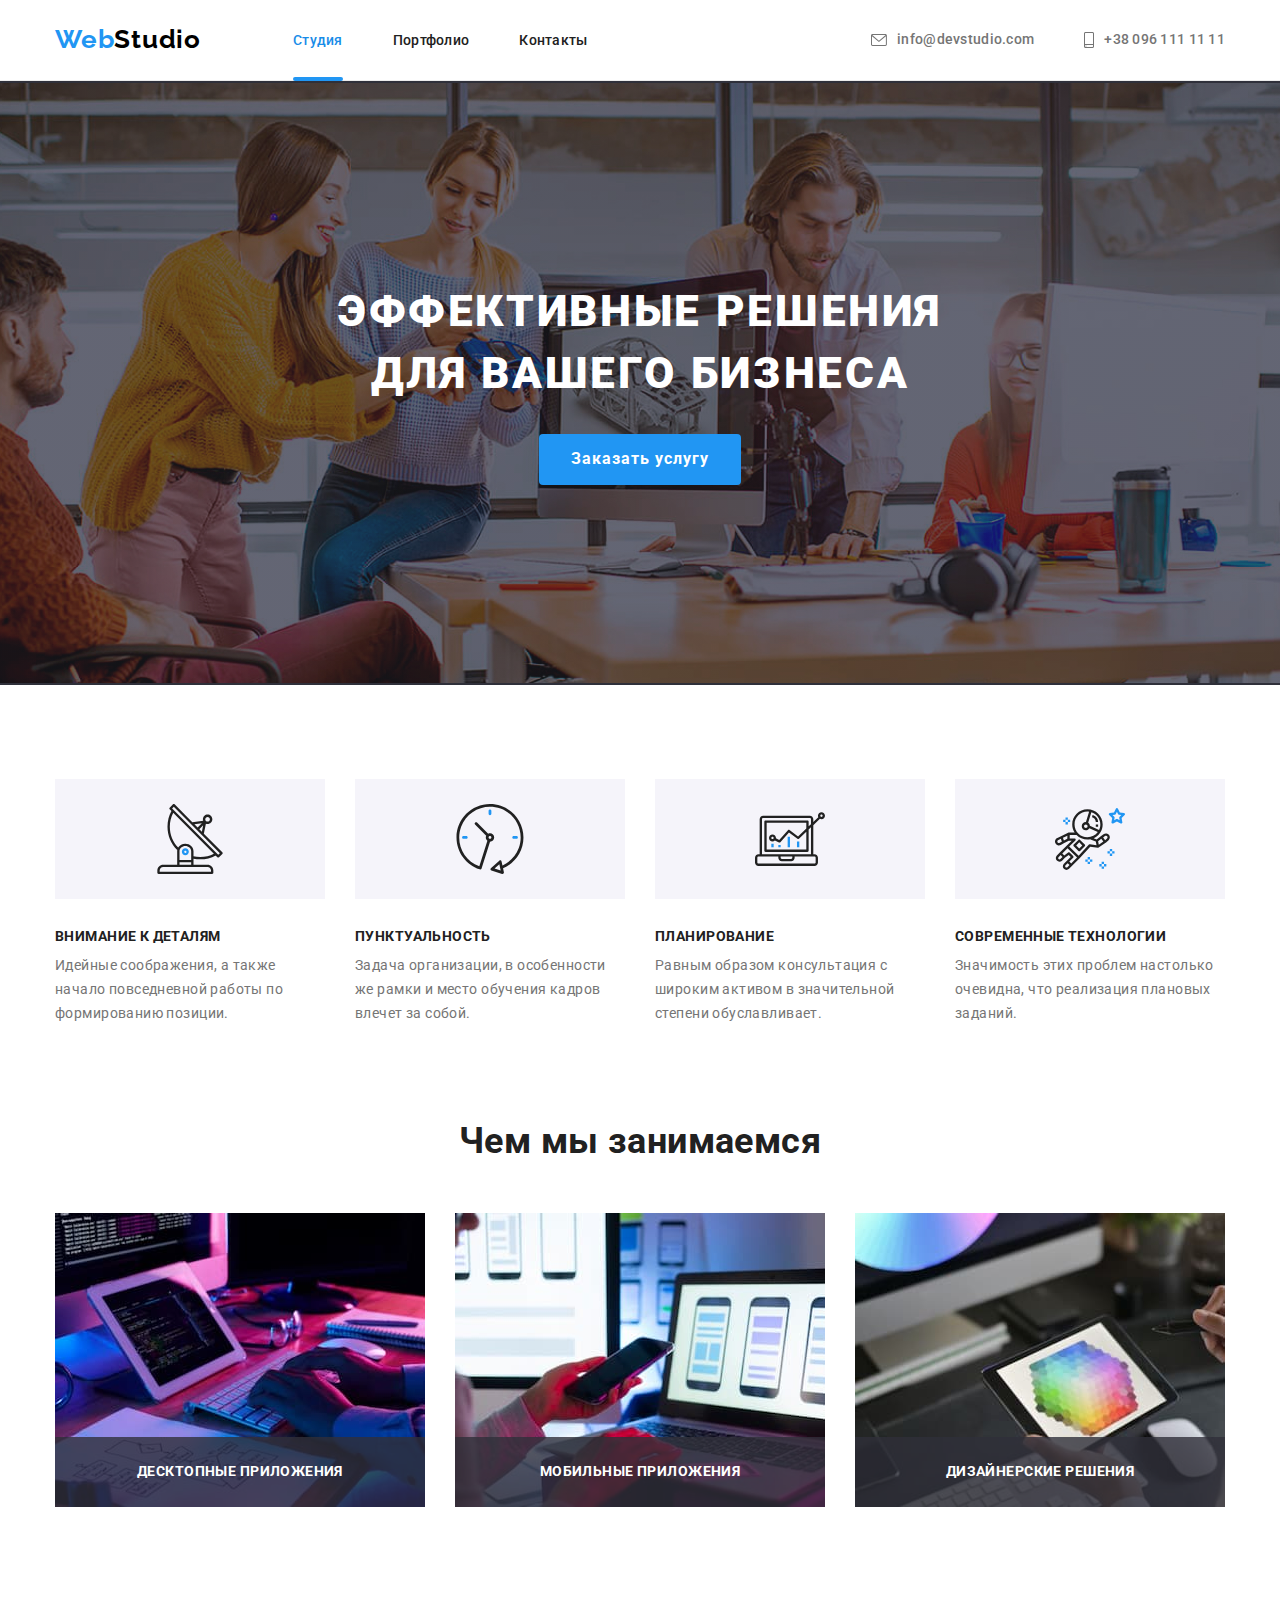
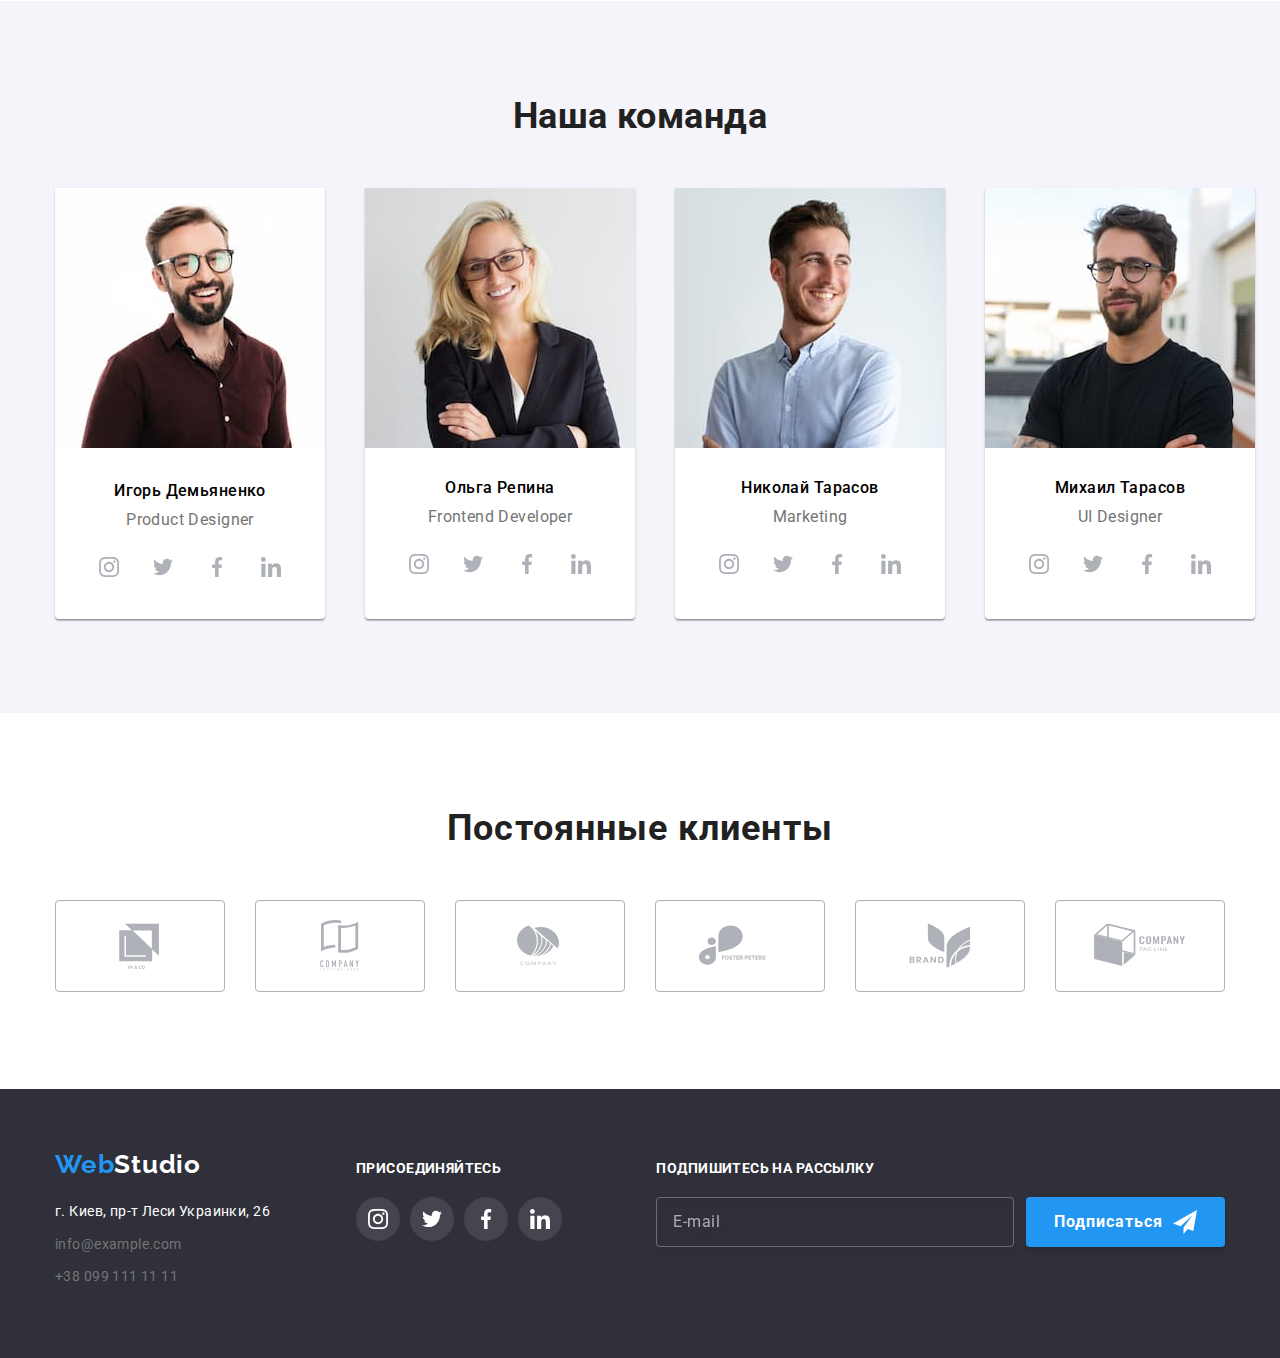
==== index.html @ f3e34811 "Add files via upload" ====
<!DOCTYPE html>
    <html lang="ru">
    <head>
        <meta charset="UTF-8">
        <meta http-equiv="X-UA-Compatible" content="IE=edge">
        <meta name="viewport" content="width=device-width, initial-scale=1.0">
        <link rel="preconnect" href="https://fonts.googleapis.com">
        <link rel="preconnect" href="https://fonts.gstatic.com" crossorigin>
        <link href="https://fonts.googleapis.com/css2?family=Raleway:wght@700&family=Roboto:wght@400;500;700;900&display=swap" rel="stylesheet">
        <link rel="stylesheet" href="css/modern-normalize.css">
        <link rel="stylesheet" href="css/style.css">
        <title>WebStudio</title>
    </head>
    <body>
        <header class="header">
                <div class="header-conteiner container">
                        <nav class="header-navigation">
                            <a href="" class="web header-logo">Web<span class="header-web">Studio</span></a>
                            <ul class="header-navigation-list">
                                <li class="header-navigation-item"><a href="index.html" class="header-nav-item header-active">Студия</a></li>
                                <li class="header-navigation-item"><a href="portfolio.html" class="header-nav-item">Портфолио</a></li>
                                <li class="header-navigation-item"><a href="" class="header-nav-item last">Контакты</a></li>
                            </ul>
                        </nav>
                        <ul class="header-contacts-list">
                            <li class="header-contact-li">
                                <a href="mailto:info@devstudio.com" class="header-contacts-item"><svg class="header-mail-icon">
                                    <use href="images/icons.svg#icon-envelope"></use>
                                </svg>info@devstudio.com</a></li>
                            <li class="header-contact-li"><a href="tel:+380961111111" class="header-contacts-item"><svg class="header-phone-icon">
                                <use href="images/icons.svg#icon-smartphone"></use>
                            </svg>+38 096 111 11 11</a></li>
                        </ul>
                </div>
        </header>
        <main>
            <section class="main-section">
                <div class="main-container container">
                    <h1 class="main-header">Эффективные решения <br>для вашего бизнеса</h1>
                    <button type="button" class="first-button" data-modal-open>Заказать услугу</button>
                </div>
            </section> 
            <section class="section"> 
                    <div class="container">
                        <ul class="details-list">
                            <li class="details-item">
                                <div class="details-icon-container">
                                    <svg class="details-icon">
                                        <use href="images/icons.svg#icon-antenna"></use>
                                    </svg>
                                </div>
                                <h3 class="details-head">Внимание к деталям</h3>
                                <p class="details-text">Идейные соображения, а также начало повседневной работы по формированию позиции.</p>
                            </li>
                            <li class="details-item">
                                <div class="details-icon-container">
                                    <svg class="details-icon">
                                        <use href="images/icons.svg#icon-clock"></use>
                                    </svg>
                                </div>
                                <h3 class="details-head">Пунктуальность</h3>
                                <p class="details-text">Задача организации, в особенности же рамки и место обучения кадров влечет за собой.</p>
                            </li>
                            <li class="details-item">
                                <div class="details-icon-container">
                                    <svg class="details-icon">
                                        <use href="images/icons.svg#icon-diagram"></use>
                                    </svg>
                                </div>
                                <h3 class="details-head">Планирование</h3>
                                <p class="details-text">Равным образом консультация с широким активом в значительной степени обуславливает.</p>
                            </li>
                            <li class="details-item last">
                                <div class="details-icon-container">
                                    <svg class="details-icon">
                                        <use href="images/icons.svg#icon-astronaut"></use>
                                    </svg>
                                </div>
                                <h3 class="details-head">Современные технологии</h3>
                                <p class="details-text">Значимость этих проблем настолько очевидна, что реализация плановых заданий.</p>
                            </li>
                        </ul>
                    </div>
            </section>
            <section class="section job">
                <div class="job-div">
                    <div class="container">
                        <h2 class="our-job-head">Чем мы занимаемся</h2>
                        <ul class="our-job-list">
                            <li class="our-job-item">
                                <img src="images/1.jpg" alt="программирование" width="370" height="294" class="webpict">
                                <p class="job-text">Десктопные приложения</p>
                        </li>
                            <li class="our-job-item">
                                <img src="images/2.jpg" alt="программирование" width="370" height="294" class="webpict">
                                <p class="job-text">Мобильные приложения</p>
                        </li>
                            <li class="our-job-item">
                                <img src="images/3.jpg" alt="программирование" width="370" height="294" class="webpict">
                                <p class="job-text">Дизайнерские решения</p>
                        </li>
                        </ul>
                    </div>
                </div>
            </section>
            <section class="team-section section">
                <div class="team-div">
                    <div class="container">
                        <h2 class="team-head">Наша команда</h2>
                        <ul class="team-list container">
                            <li class="team-item">
                                <img src="images/demyanenko.jpg" alt="Демьяненко" width="270" height="260">
                                <h3 class="name">Игорь Демьяненко</h3>
                                <p lang="en" class="profession">Product Designer</p>
                                    <ul class="team-connect-list">
                                        <li class="team-connect-item"><a class="team-connect-sending" href="">
                                            <svg class="team-connect-icon">
                                                <use href="images/icons.svg#icon-instagram"></use>
                                            </svg>
                                        </a></li>
                                        <li class="team-connect-item"><a class="team-connect-sending" href="">
                                            <svg class="team-connect-icon">
                                                <use href="images/icons.svg#icon-twitter"></use>
                                            </svg>
                                        </a></li>
                                        <li class="team-connect-item"><a class="team-connect-sending" href="">
                                            <svg class="team-connect-icon">
                                                <use href="images/icons.svg#icon-facebook"></use>
                                            </svg>
                                        </a></li>
                                        <li class="team-connect-item last"><a class="team-connect-sending" href="">
                                            <svg class="team-connect-icon">
                                                <use href="images/icons.svg#icon-linkedin"></use>
                                            </svg>
                                        </a></li>
                                    </ul>
                            </li>
                            <li class="team-item">
                                <img src="images/repina.jpg" alt="Репина" width="270" height="260" class="webpict">
                                <h3 class="name">Ольга Репина</h3>
                                <p lang="en" class="profession">Frontend Developer</p>
                                    <ul class="team-connect-list">
                                        <li class="team-connect-item"><a class="team-connect-sending" href="">
                                            <svg class="team-connect-icon">
                                                <use href="images/icons.svg#icon-instagram"></use>
                                            </svg>
                                        </a></li>
                                        <li class="team-connect-item"><a class="team-connect-sending" href="">
                                            <svg class="team-connect-icon">
                                                <use href="images/icons.svg#icon-twitter"></use>
                                            </svg>
                                        </a></li>
                                        <li class="team-connect-item"><a class="team-connect-sending" href="">
                                            <svg class="team-connect-icon">
                                                <use href="images/icons.svg#icon-facebook"></use>
                                            </svg>
                                        </a></li>
                                        <li class="team-connect-item last"><a class="team-connect-sending" href="">
                                            <svg class="team-connect-icon">
                                                <use href="images/icons.svg#icon-linkedin"></use>
                                            </svg>
                                        </a></li>
                                    </ul>
                            </li>
                            <li class="team-item">
                                <img src="images/tarasov.jpg" alt="Тарасов" width="270" height="260" class="webpict">
                                <h3 class="name">Николай Тарасов</h3>
                                <p lang="en" class="profession">Marketing</p>
                                    <ul class="team-connect-list">
                                        <li class="team-connect-item"><a class="team-connect-sending" href="">
                                            <svg class="team-connect-icon">
                                                <use href="images/icons.svg#icon-instagram"></use>
                                            </svg>
                                        </a></li>
                                        <li class="team-connect-item"><a class="team-connect-sending" href="">
                                            <svg class="team-connect-icon">
                                                <use href="images/icons.svg#icon-twitter"></use>
                                            </svg>
                                        </a></li>
                                        <li class="team-connect-item"><a class="team-connect-sending" href="">
                                            <svg class="team-connect-icon">
                                                <use href="images/icons.svg#icon-facebook"></use>
                                            </svg>
                                        </a></li>
                                        <li class="team-connect-item last"><a class="team-connect-sending" href="">
                                            <svg class="team-connect-icon">
                                                <use href="images/icons.svg#icon-linkedin"></use>
                                            </svg>
                                        </a></li>
                                    </ul>
                            </li>
                            <li class="team-item">
                                <img src="images/ermakov.jpg" alt="Тарасов" width="270" height="260" class="webpict">
                                <h3 class="name">Михаил Тарасов</h3>
                                <p lang="en" class="profession">UI Designer</p>
                                    <ul class="team-connect-list">
                                        <li class="team-connect-item"><a class="team-connect-sending" href="">
                                            <svg class="team-connect-icon">
                                                <use href="images/icons.svg#icon-instagram"></use>
                                            </svg>
                                        </a></li>
                                        <li class="team-connect-item"><a class="team-connect-sending" href="">
                                            <svg class="team-connect-icon">
                                                <use href="images/icons.svg#icon-twitter"></use>
                                            </svg>
                                        </a></li>
                                        <li class="team-connect-item"><a class="team-connect-sending" href="">
                                            <svg class="team-connect-icon">
                                                <use href="images/icons.svg#icon-facebook"></use>
                                            </svg>
                                        </a></li>
                                        <li class="team-connect-item last"><a class="team-connect-sending" href="">
                                            <svg class="team-connect-icon">
                                                <use href="images/icons.svg#icon-linkedin"></use>
                                            </svg>
                                        </a></li>
                                    </ul>
                            </li>
                        </ul>
                    </div>
                </div>
            </section>
            <section class="clients section">
                <div class="container">
                <h2 class="clients-head">Постоянные клиенты</h2>
                    <ul class="clients-list">
                        <li class="clients-item">
                            <a href="" class="clients-sending"><svg class="clients-icon"><use href="images/icons.svg#icon-client1"></use></svg></a>
                        </li>
                        <li class="clients-item">
                            <a href="" class="clients-sending"><svg class="clients-icon"><use href="images/icons.svg#icon-client2"></use></svg></a>
                        </li>
                        <li class="clients-item">
                            <a href="" class="clients-sending"><svg class="clients-icon"><use href="images/icons.svg#icon-client3"></use></svg></a>
                        </li>
                        <li class="clients-item">
                            <a href="" class="clients-sending"><svg class="clients-icon"><use href="images/icons.svg#icon-client4"></use></svg></a>
                        </li>
                        <li class="clients-item">
                            <a href="" class="clients-sending"><svg class="clients-icon"><use href="images/icons.svg#icon-client5"></use></svg></a>
                        </li>
                        <li class="clients-item last">
                            <a href="" class="clients-sending"><svg class="clients-icon"><use href="images/icons.svg#icon-client6"></use></svg></a>
                        </li>
                    </ul>
                </div>
            </section>
        </main>
        <footer>
            <div class="footer-container container">
                <div class="footer-part-first">
                    <a href="" class="web last">Web<span class="footer-web">Studio</span></a>
                    <address class="footer-addrerss">
                        <ul class="footer-list">
                            <li><p class="footer-addrerss-item">г. Киев, пр-т Леси Украинки, 26</p></li>
                            <li><a href="mailto:info@example.com" class="footer-addrerss-mail">info@example.com</a></li>
                            <li><a href="tel:+380991111111" class="footer-addrerss-mail">+38 099 111 11 11</a></li>
                        </ul>
                    </address>
                </div>
                <div class="footer-connection">
                    <p class="ftcnt-head">присоединяйтесь</p>
                    <ul class="footer-connection-list">
                        <li class="footer-connection-item">
                            <a href="" class="footer-connect-sending">
                                <svg class="footer-connect-icon">
                                    <use href="./images/icons.svg#icon-footerinstagram"></use>
                                </svg>
                            </a>
                        </li>
                        <li class="footer-connection-item">
                            <a href="" class="footer-connect-sending">
                                <svg class="footer-connect-icon">
                                    <use href="./images/icons.svg#icon-footertwitter"></use>
                                </svg>
                            </a>
                        </li>
                        <li class="footer-connection-item">
                            <a href="" class="footer-connect-sending">
                                <svg class="footer-connect-icon">
                                    <use href="./images/icons.svg#icon-footerfacebook"></use>
                                </svg>
                            </a>
                        </li>
                        <li class="footer-connection-item last">
                            <a href="" class="footer-connect-sending">
                                <svg class="footer-connect-icon">
                                    <use href="./images/icons.svg#icon-footerlinkedin"></use>
                                </svg>
                            </a>
                        </li>
                    </ul>
                </div>
                <div class="phonetic-div">
                    <label class="phonetic-text">Подпишитесь на рассылку</label> 
                    <form class="phonetic">
                        <input type="text" name="phonetic" placeholder="E-mail" class="phonetic-input">
                <button class="phonetic-btn" type="submit">Подписаться<svg class="phonetic-connect-icon">
                    <use href="./images/icons.svg#icon-telegram"></use>
                </svg>
                </button>
                </form>
                </div>
            </div>
        </footer>
        <div class="backdrop is-hidden" data-modal>
            <div class="modal-main">
                <p class="modal-main-text"></p>
                <button class="modal-close-btn" data-modal-close>
                    <svg class="modal-close-btn-icon">
                        <use href="./images/icons.svg#icon-modal-close-btn"></use>
                    </svg>
                </button>
                <p class="modal-top-text">Оставьте свои данные, мы вам перезвоним</p>
                <form>
                <label class="modal-label" for="name">Имя</label>
                <div class="modal-div">
                <input class="modal-input" type="text" id="name">
                <svg class="modal-name-icon">
                    <use href="./images/icons.svg#icon-name1"></use>
                </svg>
                </div>
                <label class="modal-label" for="tel">Телефон</label>
                <div class="modal-div">
                <input class="modal-input" type="tel" id="tel">
                <svg class="modal-name-icon">
                    <use href="./images/icons.svg#icon-phone-1"></use>
                </svg>
                </div>
                <label class="modal-label" for="mail">Почта</label>
                <div class="modal-div">
                <input class="modal-input" type="email" id="mail">
                <svg class="modal-name-icon">
                    <use href="./images/icons.svg#icon-email-1"></use>
                </svg>
                </div>
                <label class="modal-label" for="comment">Комментарий</label>
                <textarea class="modal-textarea" name="comment" id="comment" cols="30" rows="10" placeholder="Введите текст"></textarea>
                <label class="modal-check-text">
                    <input class="checkbox visually-hidden"  type="checkbox">
                    <span class="modal-check-span">
                    Соглашаюсь с рассылкой и принимаю &nbsp;
                    <a class="modal-link" href="">Условия договора</a>
                    </span>
                </label>
                <button type="submit" class="modal-button">Отправить</button>
                </form>

            </div>
        </div>   
        <script src="./js/modal.js"></script>
    </body>
    </html>
---- css/style.css ----
:root {
    --main: #fff;
    --sending: #2196F3;
    --after: #2196F3;
    --send-two: #188CE8;
    --main-text-color: #212121;
    --black: #000000;
    --second-main: #757575;
    --back: #2F303A;
    --second-back: #F5F4FA;
    --border-one: #ECECEC;
    --border-two: #EEEEEE;
    --border-three: #AFB1B8;
    --iconcolor: #AFB1B8;
    --footericon: #2F303A;
}
body {
    font-family: 'Roboto', sans-serif;
    background-color: var(--main);
    letter-spacing: 0.03em;
    font-size: 14px;
}
ul {list-style: none;
    margin: 0;
    padding: 0;
}
h1, h2, h3, h4, h5, h6, p {
    margin: 0;
    padding: 0;
}
img {
    max-width: 100%;
}
button {
    cursor: pointer;
}
.container {
    width: 1200px;
    padding-left: 15px;
    padding-right: 15px;
    margin-right: auto;
    margin-left: auto;
}
.our-job-head, 
.team-head, 
.first-button {
    text-align: center;
}
.team-list, 
.our-job-list, 
.details-list, .header, 
.header-navigation-list, 
.header-navigation, 
.header-contacts-list,
.portfolio-buttons {
    display: flex;
}
.section{
    padding-top: 94px;
    padding-bottom: 94px;
}
.visually-hidden {
    position: absolute;
    white-space: nowrap;
    width: 1px;
    height: 1px;
    overflow: hidden;
    border: 0;
    padding: 0;
    clip: rect(0 0 0 0);
    clip-path: inset(50%);
    margin: -1px;
  }

/*--------------------------------------HEADER-------------------------------------------*/

.header {
    align-items: center;
    justify-content: space-between;
    border-bottom: 1px solid var(--border-one);
}
.header-conteiner {
    display: inline-flex;
}
.header-navigation {
    align-items: center;

}
.header-logo {
    padding-top: 24px;
    padding-bottom: 25px;
}
.web {
    font-family: 'Raleway';
    color: var(--sending);
    text-decoration: none;
    font-weight: 700;
    font-size: 26px;
    line-height: 1.2;
    letter-spacing: 0.03em;
    margin-right: 92px;
}
.header-web {
    color: var(--black);
}
.header-navigation-list {


}
.header-navigation-item {

}
.header-nav-item {
    position: relative;
    font-family: 'Roboto';
    font-weight: 500;
    line-height: 1.1;
    letter-spacing: 0.02em;
    color: var(--main-text-color);
    margin-right: 50px;
    text-decoration: none;
    padding-top: 32px;
    padding-bottom: 32px;

}
.header-contacts-list {
    align-items: center;
    margin-left: auto;
}
.header-contact-li {
}
.header-mail-icon {
    width: 16px;
    height: 12px;
    margin-right: 10px;
    fill: currentColor;
}
.header-phone-icon {
    width: 10px;
    height: 16px;
    margin-right: 10px;
    fill: currentColor;
}
.header-contacts-item {
    font-family: 'Roboto';
    font-weight: 500;
    line-height: 1.1;
    letter-spacing: 0.02em;
    color: var(--second-main);
    text-decoration: none;
    display: flex;
    align-items: center;
    padding-top: 32px;
    padding-bottom: 32px;
}
.header-contact-li+.header-contact-li {
    margin-left: 50px;
}
.header-active {
    color: var(--send-two);
}
.header-active::after {
    content: '';
    position: absolute;
    bottom: -1px;
    left: 0;
    background-color: var(--after);
    border-radius: 2px;
    height: 4px;
    width: 100%;
}
.header-nav-item:hover, 
.header-nav-item:focus, 
.header-contacts-item:hover, 
.header-contacts-item:focus {
    position: relative;
    color: var(--sending);
    transition-property: color;
    transition-duration: 250ms;
    transition-timing-function: cubic-bezier(0.4, 0, 0.2, 1);
}
.header-mail-icon:hover,
.header-mail-icon:focus,
.header-phone-icon:hover,
.header-phone-icon:focus {
    fill: currentColor;
    transition-property: color;
    transition-duration: 250ms;
    transition-timing-function: cubic-bezier(0.4, 0, 0.2, 1);
}

/*------------------------------------FOOTER-----------------------------------*/

footer {
    background-color: var(--back);
    padding-top: 60px;
    padding-bottom: 60px;
}
.footer-container {
    display: flex;
    align-items: baseline;
}
.footer-part-first {

}
.footer-web {
    color: var(--main);
}
.footer-list {
    padding-left: 0;
    width: 231px;
}
.footer-addrerss {
    font-style: normal;
    margin-top: 20px;
}
.footer-addrerss-item {
    color: var(--main);
    margin-bottom: 0;
    line-height: 1.7;
    font-weight: 400;
    margin-bottom: 9px;
}
.footer-addrerss-tel, 
.footer-addrerss-mail {
    color: var(--second-main);
    line-height: 1.7;
    font-weight: 400;
    text-decoration: none;
}
.footer-addrerss-tel:hover, 
.footer-addrerss-mail:hover, 
.footer-addrerss-tel:focus, 
.footer-addrerss-mail:focus {
    color: var(--sending);
    transition-property: color;
    transition-duration: 250ms;
    transition-timing-function: cubic-bezier(0.4, 0, 0.2, 1);
} 
.footer-addrerss-mail {
    margin-bottom: 9px;
    display: block;
}
.footer-connection {
    margin-left: 70px;
}
.ftcnt-head {
    font-family: 'Roboto', sans-serif;
    font-weight: 700;
    font-size: 14px;
    line-height: 1.14;
    text-transform: uppercase;
    color: var(--main);
    margin-bottom: 20px;
}
.footer-connection-list {
    display: flex;
}
.footer-connection-item {
    width: 44px;
    height: 44px;
    margin-right: 10px;
    border-radius: 50%;
    text-align: center;
    background: rgba(255, 255, 255,0.1);
}
.footer-connect-sending {

}
.footer-connect-icon {
    width: 44px;
    height: 44px;
    padding: 12px;
    fill: var(--main);
}
.footer-connection-item:hover,
.footer-connection-item:active {
    background-color: var(--sending);
    opacity: 1;
    transition-property: background-color;
    transition-duration: 250ms;
    transition-timing-function: cubic-bezier(0.4, 0, 0.2, 1);
}



/*------------------------------------phonetic-----------------------------------*/
.phonetic-div {
    margin-left: auto;
}

.phonetic {
    display: flex;
    justify-content: center;
    align-items: center;
    margin-top: 20px;

}

.phonetic-text {
    font-style: normal;
    font-weight: 700;
    font-size: 14px;
    line-height: 1.14;
    letter-spacing: 0.03em;
    text-transform: uppercase;
    color: var(--main);
    margin-bottom: 20px;
    
}

.phonetic-input {
    width: 358px;
    height: 50px;
    border: 1px solid rgba(255, 255, 255, 0.3);
    box-sizing: border-box;
    filter: drop-shadow(0px 4px 4px rgba(0, 0, 0, 0.15));
    border-radius: 4px;
    background-color: transparent;
    padding-left: 16px;
    color: rgba(255, 255, 255, 0.6);
}

.phonetic-input:hover,
.phonetic-input:focus {
    border: 1px solid var(--sending);
    transition-property: border;
    transition-duration: 250ms;
    transition-timing-function: cubic-bezier(0.4, 0, 0.2, 1);
}
.phonetic-input::placeholder {
    font-style: normal;
    font-weight: 400;
    font-size: 16px;
    line-height: 1.25;
    display: flex;
    align-items: center;
    letter-spacing: 0.03em;
    color: rgba(255, 255, 255, 0.6);
}

.phonetic-btn {
    padding: 10px 28px;
    margin-left: 12px;   
    font-style: normal;
    font-weight: 700;
    font-size: 16px;
    line-height: 1.88;
    display: flex;
    align-items: center;
    text-align: center;
    letter-spacing: 0.06em;
    color: var(--main);
    background-color: var(--sending);
    box-shadow: 0px 4px 4px rgba(0, 0, 0, 0.15);
    border-radius: 4px;
    border: none;
}

.phonetic-connect-icon {
    width: 24px;
    height: 24px;
    margin-left: 10px;

}


/*-----------------------FIRST MAIN  SECTION-----------------------------------*/

.main-section {
    max-width: 1600px;
    margin: 0 auto;
    background-color: var(--back);
    background-image: linear-gradient(rgba(47, 48, 58, 0.4), rgba(47, 48, 58, 0.4)), url('../images/bgimghw4.jpg');
    background-position: center;
    background-repeat: no-repeat;
    padding-top: 200px;
    padding-bottom: 200px;
    text-align: center;
}
.main-container {

}
.main-header {
    color: var(--main);
    font-weight: 900;
    font-size: 44px;
    line-height: 1.4;
    letter-spacing: 0.06em;
    text-transform: uppercase;
    margin-bottom: 30px;
}
.first-button {
    color: var(--main);
    background-color: var(--sending);
    font-family: inherit;
    font-weight: 700;
    font-size: 16px;
    line-height: 1.9;
    letter-spacing: 0.06em;
    padding: 10px 32px;
    border-radius: 4px;
    border: none;
}
.first-button:hover {
    background-color: var(--send-two);
    transition-property: background-color;
    transition-duration: 250ms;
    transition-timing-function: cubic-bezier(0.4, 0, 0.2, 1);
}

/*------------------------------------DETAILS-----------------------------------*/

.details-list {

}
.details-item {
    width: 270px;
    margin-right: 30px;
}
.details-icon-container {
    height: 120px;
    align-items: center;
    justify-content: center;
    display: flex;
    background-color: var(--second-back);
    margin-bottom: 30px;
}
.details-icon {
    width: 70px;
    height: 70px;
}
.details-head {
    font-family: 'Roboto';
    color: var(--main-text-color);
    font-weight: 700;
    font-size: 14px;
    line-height: 1.1;
    text-transform: uppercase;
    margin-bottom: 10px;
}
.details-text {
    color: var(--second-main);
    font-weight: 400;
    line-height: 1.7;
}

/*--------------------------------------WORK-------------------------------------------*/

.webpict {
    max-width: 100%;
    display: block;
    height: auto;
}
.job {
    padding-top: 0;
}
.our-job-head {
    color: var(--main-text-color);
    font-weight: 700;
    font-size: 36px;
    line-height: 1.2;
    text-align: center;
    margin-bottom: 50px;
    margin-top: 0;
}
.our-job-list,
.team-list {
    justify-content: space-between;
    padding: 0;
}
.our-job-item {
    position: relative;
}
.job-text {
    position: absolute;
    width: 100%;
    height: 70px;
    display: flex;
    align-items: center;
    justify-content: center;
    bottom: 0;
    color: var(--main);
    font-weight: 700;
    font-size: 14px;
    line-height: 1.14;
    text-align: center;
    letter-spacing: 0.03em;
    text-transform: uppercase;
    background-color: rgba(47, 48, 58, 0.8);
}

/*--------------------------------------TEAM-------------------------------------------*/

.team-section {
    background-color: var(--second-back);
}
.team-head {
    color: var(--main-text-color);
    font-weight: 700;
    font-size: 36px;
    line-height: 1.2;
    text-align: center;
    margin-bottom: 50px;
    margin-top: 0;
}
.team-item {
    background-color: var(--main);
    box-shadow: 0px 1px 3px rgba(0, 0, 0, 0.12), 0px 1px 1px rgba(0, 0, 0, 0.14), 0px 2px 1px rgba(0, 0, 0, 0.2);
    border-radius: 0px 0px 4px 4px;
}
.name {
    font-weight: 500;
    font-size: 16px;
    line-height: 1.2;
    text-align: center;
    margin-bottom: 10px;
    margin-top: 30px;
}
.profession {
    color: var(--second-main);
    font-weight: 400;
    font-size: 16px;
    line-height: 1.2;
    text-align: center;
    margin-bottom: 16px;
}
.team-connection {

}
.team-connect-list {
    display: flex;
    justify-content: center;
    margin-bottom: 30px;
}
.team-connect-item {
    width: 44px;
    height: 44px;
    border-radius: 50%;
    margin-right: 10px;
    text-align: center;
}
.team-connect-sending {
    transition-property: fill;
    transition-duration: 250ms;
    transition-timing-function: cubic-bezier(0.4, 0, 0.2, 1);

}
.team-connect-item:hover,
.team-connect-item:focus {
    background-color: var(--sending);
    opacity: 1;
    fill: var(--main);
    transition-property: background-color, fill;
    transition-duration: 250ms;
    transition-timing-function: cubic-bezier(0.4, 0, 0.2, 1);
} 
.team-connect-icon:hover,
.team-connect-icon:focus {
    fill: var(--main);
    opacity: 1;
}
.team-connect-icon {
    text-align: center;
    width: 44px;
    height: 44px;
    padding: 12px;
    fill: var(--iconcolor);
}

/*-------------------------------------CLIENTS------------------------*/

.clients {
}
.clients-head {
    font-weight: 700;
    font-size: 36px;
    line-height: 1.17;
    text-align: center;
    letter-spacing: 0.03em;
    color: var(--main-text-color);
    margin-bottom: 50px;
}
.clients-list {
    display: flex;
}
.clients-item {
    margin-right: 30px;
    text-align: center;
}
.clients-sending {

}
.clients-icon {
    width: 170px;
    height: 92px;
    fill: var(--iconcolor);
    padding: 16px 32px;
    border-radius: 4px;
    border: 1px solid var(--border-three);
}
.clients-icon:hover,
.clients-icon:focus {
    fill: var(--sending);
    fill-opacity: 1;
    border: 1px solid var(--sending);
    transition-property: fill, border;
    transition-duration: 250ms;
    transition-timing-function: cubic-bezier(0.4, 0, 0.2, 1);
}

/*--------------------------------------PORTFOLIO-------------------------------------------*/

.portfolio-buttons {
    justify-content: center;
    margin-bottom: 50px;
    margin-top: 0;
}
.button-active,
.second-buttons {
    font-family: inherit;
    font-weight: 500;
    font-size: 16px;
    line-height: 1.6;
    text-align: center;
    padding: 6px 22px;
    border: none;
    margin-right: 8px;
    border-radius: 4px;
}
.button-active {
    color: var(--main);
    background-color: var(--sending);
}
.second-buttons {
    color: var(--main-text-color);
    background-color: var(--second-back);
}
.button-active:hover,
.second-buttons:hover,
.button-active:focus,
.second-buttons:focus {
    background-color: var(--sending);
    color: var(--main);
    box-shadow: 0px 3px 1px rgba(0, 0, 0, 0.1), 0px 1px 2px rgba(0, 0, 0, 0.08), 0px 2px 2px rgba(0, 0, 0, 0.12);
    transition-property: background-color, color, box-shadow;
    transition-duration: 250ms;
    transition-timing-function: cubic-bezier(0.4, 0, 0.2, 1);
}  
.portfolio-menu {
    text-decoration: none;
    display: block;
}
.portfolio-menu-overlay {
    position: relative;
    overflow: hidden;
}
.portfolio-menu-img {
    margin-bottom: 0;
}
.portfolio-menu-text {
    border-left: 1px solid var(--border-two);
    border-right: 1px solid var(--border-two);
    border-bottom: 1px solid var(--border-two);
    padding: 20px 0 20px 24px;
    overflow: hidden;
}
.portfolio-list {
    display: flex;
    flex-wrap: wrap;
    margin-left: -30px;
    margin-top: -30px;
}
.portfolio-item {
    margin-top: 30px;
    margin-left: 30px;
}
.portfolio-menu:hover {
    box-shadow: 0px 1px 1px rgba(0, 0, 0, 0.12), 0px 4px 4px rgba(0, 0, 0, 0.06), 1px 4px 6px rgba(0, 0, 0, 0.16);
    transition-property: box-shadow;
    transition-duration: 250ms;
    transition-timing-function: cubic-bezier(0.4, 0, 0.2, 1);
}
.portfolio-menu:hover .portfolio-overlay {
    transform: translateY(0);
    transition-property: transform;
    transition-duration: 250ms;
    transition-timing-function: cubic-bezier(0.4, 0, 0.2, 1);
}
.portfolio-list-head {
    color: var(--main-text-color);
    font-weight: 700;
    font-size: 18px;
    line-height: 2;
    letter-spacing: 0.06em;
    margin-bottom: 4px;
}
.portfolio-list-text {
    color: var(--second-main);
    font-weight: 400;
    font-size: 16px;
    line-height: 1.9;
}
.portfolio-overlay {
    position: absolute;
    width: 100%;
    height: 100%;
    right: 0;
    bottom: 0;
    font-weight: 400;
    font-size: 18px;
    line-height: 1.55;
    letter-spacing: 0.03em;
    color: var(--main);
    background: rgba(33, 150, 243, 0.9);
    transform: translateY(100%);
    transition-duration: 250ms;
    transition-timing-function: cubic-bezier(0.4, 0, 0.2, 1);
    padding-left: 24px;
    padding-right: 24px;
    padding-top: 63px;
}


/*-----------------------MODAL MAIN---------------------------------*/
.backdrop {
    position: fixed;
    top: 0;
    left: 0;
    width: 100%;
    height: 100%;
    background-color: rgba(0, 0, 0, 0.2);
    transform: scale(1);
    transition-duration: 250ms;
    transition-timing-function: cubic-bezier(0.4, 0, 0.2, 1);
}
.backdrop.is-hidden {
    visibility: hidden;
    opacity: 0;
    pointer-events: none;
}
.modal-main {
    position: absolute;
    top: 50%;
    left: 50%;
    transform: translate(-50%, -50%);
    width: 528px;
    height: 581px;
    background-color: var(--main);
    border-radius: 4px;
    align-items: center;
    padding: 40px;


}
.modal-main-text {
}
.modal-close-btn {
    position: absolute;
    top: 8px;
    right: 8px;
    width: 30px;
    height: 30px;
    border-radius: 50%;
    border: 1px solid rgba(0, 0, 0, 0.1);
    background-color: transparent;
    justify-content: center;
}
.modal-close-btn-icon {
    position: absolute;
    top: 50%;
    left: 50%;
    transform: translate(-50%, -50%);
    width: 30px;
    height: 30px;
    padding: 10px;
    text-align: center;
}

.modal-close-btn-icon:hover, .modal-close-btn-icon:focus {
    fill: var(--sending);
}


.modal-top-text {
    font-style: normal;
    font-weight: 700;
    font-size: 20px;
    line-height: 1.15;
    text-align: center;
    letter-spacing: 0.03em;
    color: var(--main-text-color);
    margin-bottom: 12px;
}

.modal-label {
    font-family: 'Roboto';
    font-style: normal;
    font-weight: 400;
    font-size: 12px;
    line-height: 1.17;
    letter-spacing: 0.01em;
    color: var(--second-main);
}

.modal-input {
    height: 40px;
    border: 1px solid rgba(33, 33, 33, 0.2);
    border-radius: 4px;
    width: 100%;
    margin-top: 4px;
    margin-bottom: 10px;
    padding-left: 42px;
    transition-property: border, outline;
    transition-duration: 250ms;
    transition-timing-function: cubic-bezier(0.4, 0, 0.2, 1);
}

.modal-input:hover, .modal-input:focus {
        border: 1px solid var(--sending);
        outline: var(--sending);
}

.modal-textarea {
    height: 120px;
    width: 100%;
    border: 1px solid rgba(33, 33, 33, 0.2);
    border-radius: 4px;
    resize: none;
    padding: 12px 16px;
    margin-top: 4px;
    margin-bottom: 20px;
        transition-property: border, outline;
            transition-duration: 250ms;
            transition-timing-function: cubic-bezier(0.4, 0, 0.2, 1);
}

.modal-textarea:hover, .modal-textarea:focus{
            border: 1px solid var(--sending);
            outline: var(--sending);

}
.modal-textarea:placeholder {
    font-style: normal;
    font-weight: 400;
    font-size: 12px;
    line-height: 1.17;
    letter-spacing: 0.01em;
    color: rgba(117, 117, 117, 0.5);
}

.modal-div {
    position: relative;
}

.modal-name-icon {
    position: absolute;
    width: 18px;
    height: 18px;
    left: 12px;
    top: 45%;
    fill: currentColor;
    transform: translateY(-50%);
}

.modal-input:hover,
.modal-input:focus + .modal-name-icon {
    fill: var(--sending);
}


.modal-button {
    color: var(--main);
    background-color: var(--sending);
    font-family: inherit;
    font-weight: 700;
    font-size: 16px;
    line-height: 1.9;
    letter-spacing: 0.06em;
    padding: 10px 55px;
    border-radius: 4px;
    border: none;
    margin-top: 30px;
    margin-right: auto;
    margin-left: auto;
    display: flex;
}


.modal-check-text {
        font-weight: 400;
        font-size: 14px;
        line-height: 1.7;
        letter-spacing: 0.03em;
        color: var(--second-main);
}

.modal-check-span {
    display: flex;
    justify-content: center;
    align-items: center;
}

.modal-check-span::before {
    content: '';
    width: 16px;
    height: 15px;
    border: 2px solid var(--main-text-color);
    border-radius: 2px;
    display: inline-block;
    margin-right: 8px;
    transition-property: border;
    transition-duration: 250ms;
    transition-timing-function: cubic-bezier(0.4, 0, 0.2, 1);
}

.modal-check-span:focus::before,
.modal-check-span:hover::before {
    border: 2px solid var(--sending);

}

.checkbox:checked + .modal-check-span::before {
    background-origin: border-box;
    background-size: contain;
    background-position: center;
    border-color: transparent;
    background-color: var(--main);
    background-image: url('../images/iconcheck.svg');
}

.checkbox:hover + .modal-check-span::before,
.checkbox:focus +.modal-check-span::before {
    border: 2px solid var(--sending);
}


.modal-link {
        font-weight: 400;
        font-size: 14px;
        line-height: 1.7;
        letter-spacing: 0.03em;
        text-decoration-line: underline;
        color: var(--sending);
}

/*---------------------IMPORTANT-------------*/
.last {
    margin-right: 0;
}
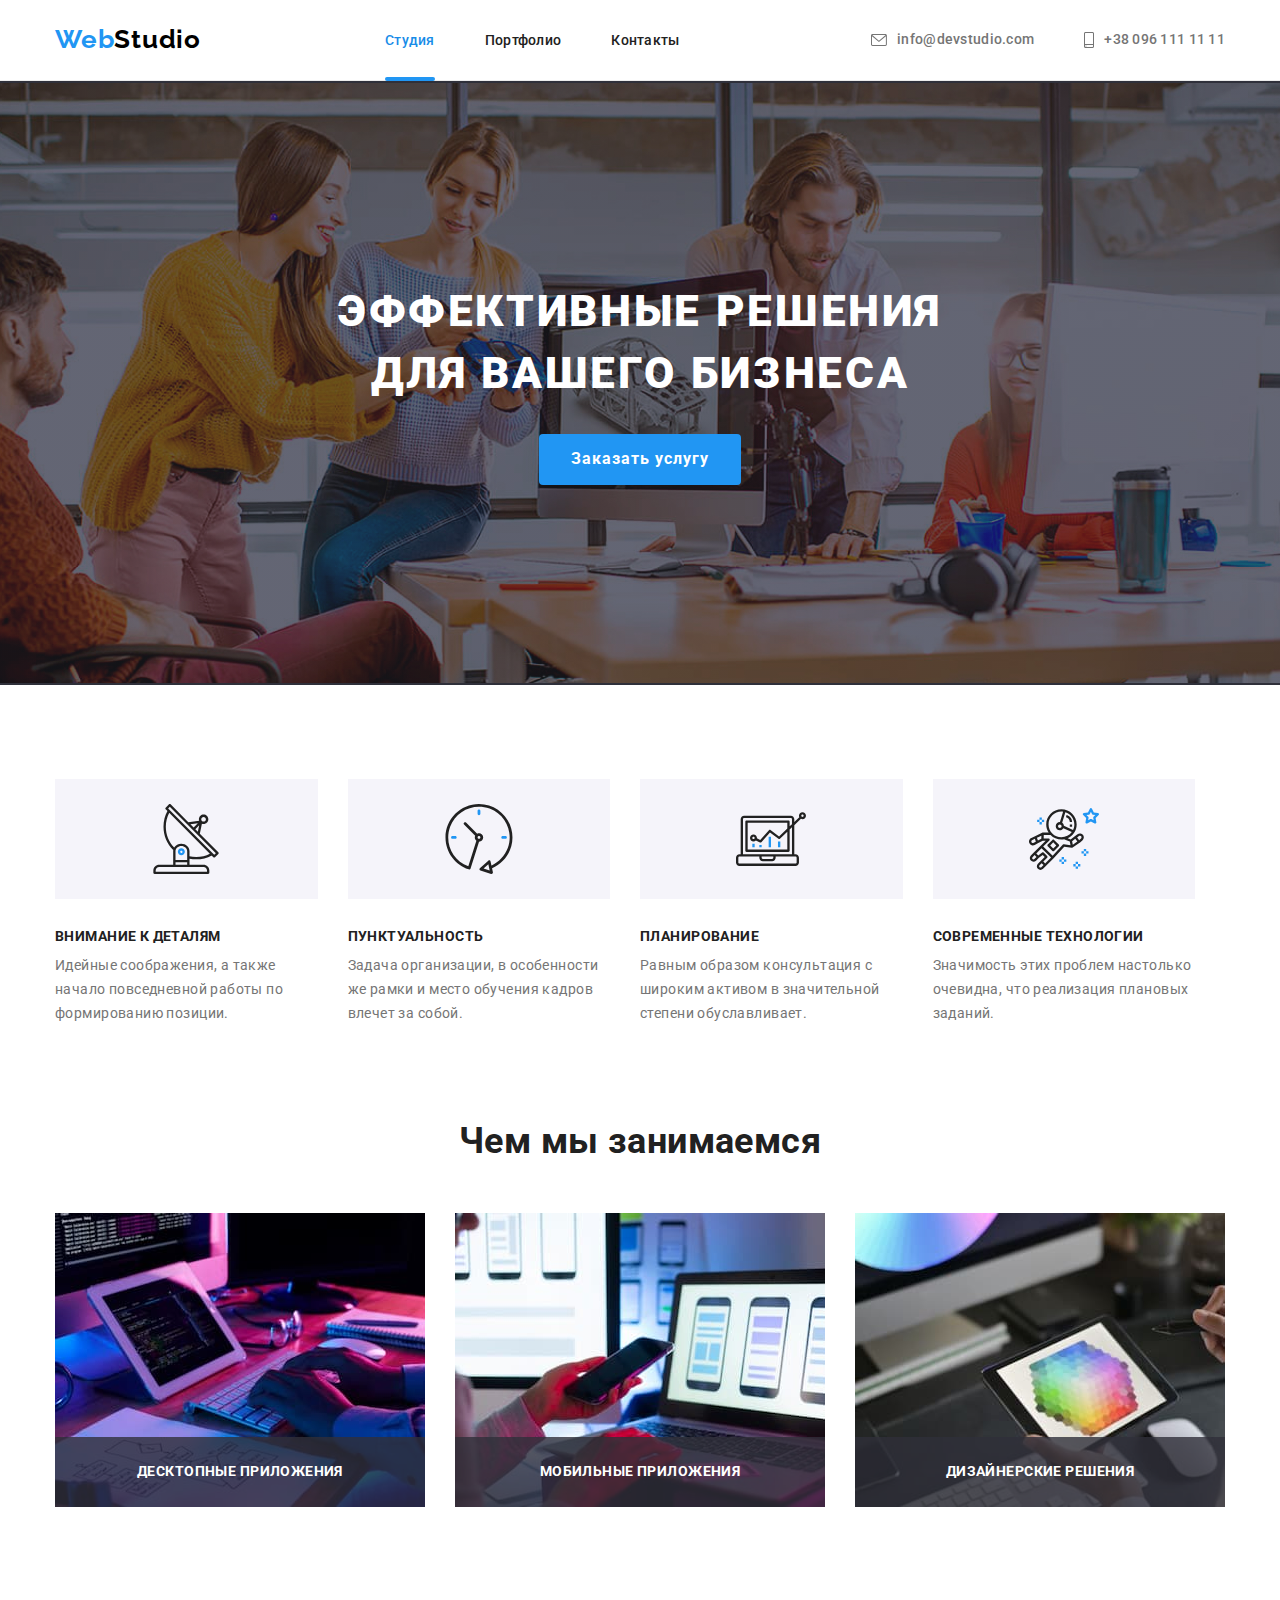
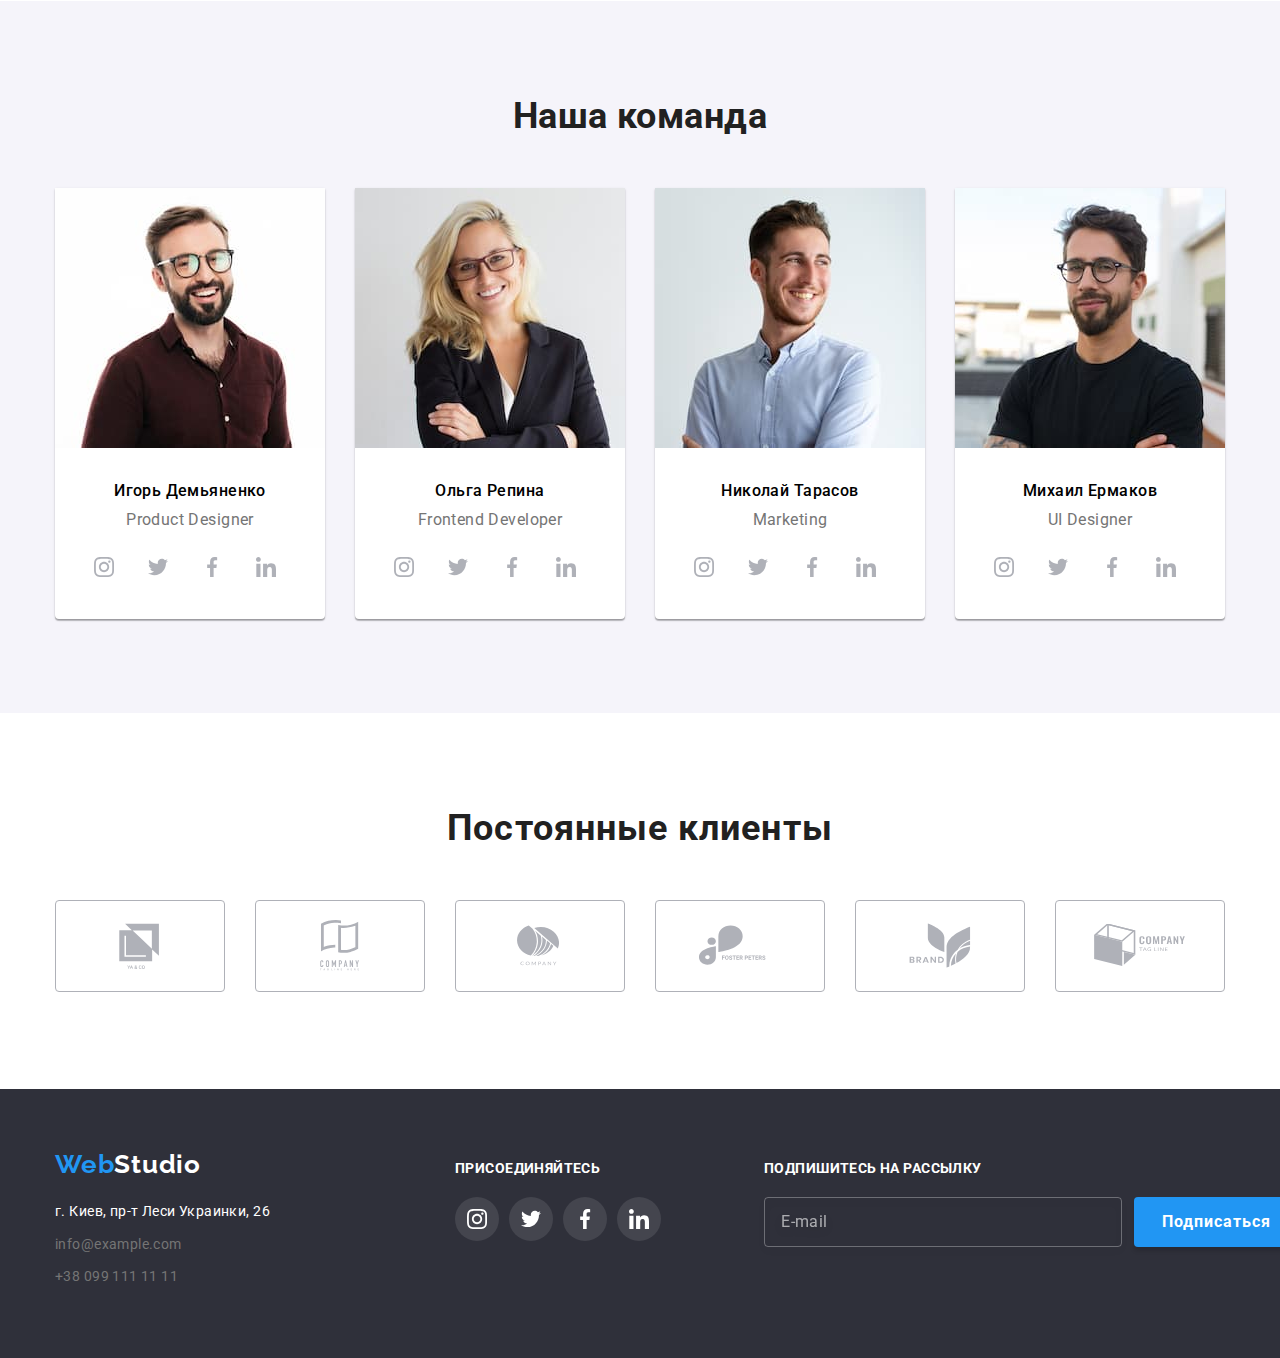
==== commit 1c0126ea: "add" ====
--- a/index.html
+++ b/index.html
@@ -8,347 +8,362 @@
         <link rel="preconnect" href="https://fonts.gstatic.com" crossorigin>
         <link href="https://fonts.googleapis.com/css2?family=Raleway:wght@700&family=Roboto:wght@400;500;700;900&display=swap" rel="stylesheet">
         <link rel="stylesheet" href="css/modern-normalize.css">
-        <link rel="stylesheet" href="css/style.css">
+        <!-- <link rel="stylesheet" href="css/style.css"> -->
+        <link rel="stylesheet" href="css/main.min.css">
         <title>WebStudio</title>
     </head>
     <body>
         <header class="header">
-                <div class="header-conteiner container">
-                        <nav class="header-navigation">
-                            <a href="" class="web header-logo">Web<span class="header-web">Studio</span></a>
-                            <ul class="header-navigation-list">
-                                <li class="header-navigation-item"><a href="index.html" class="header-nav-item header-active">Студия</a></li>
-                                <li class="header-navigation-item"><a href="portfolio.html" class="header-nav-item">Портфолио</a></li>
-                                <li class="header-navigation-item"><a href="" class="header-nav-item last">Контакты</a></li>
-                            </ul>
-                        </nav>
-                        <ul class="header-contacts-list">
-                            <li class="header-contact-li">
-                                <a href="mailto:info@devstudio.com" class="header-contacts-item"><svg class="header-mail-icon">
-                                    <use href="images/icons.svg#icon-envelope"></use>
-                                </svg>info@devstudio.com</a></li>
-                            <li class="header-contact-li"><a href="tel:+380961111111" class="header-contacts-item"><svg class="header-phone-icon">
-                                <use href="images/icons.svg#icon-smartphone"></use>
-                            </svg>+38 096 111 11 11</a></li>
-                        </ul>
-                </div>
+            <div class="container header__container">
+                <nav class="navigation">
+                    <a href="" class="logo header__logo">Web<span class="logo logo--dark">Studio</span>
+                    </a>
+                    <ul class="navigation-list">
+                        <li class="navigation-list__item">
+                            <a href="index.html" class="navigation-list__link navigation-list__link--active">Студия</a>
+                        </li>
+                        <li class="navigation-list__item">
+                            <a href="portfolio.html" class="navigation-list__link">Портфолио</a>
+                        </li>
+                        <li class="navigation-list__item">
+                            <a href="" class="navigation-list__link">Контакты</a>
+                        </li>
+                    </ul>
+                </nav>
+                <ul class="contacts">
+                    <li class="contacts__item">
+                        <a href="mailto:info@devstudio.com" class="contacts__link"><svg class="contacts__mail-icon"><use href="./images/icons.svg#icon-envelope"></use></svg>info@devstudio.com</a>
+                    </li>
+                    <li class="contacts__item">
+                        <a href="tel:+380961111111" class="contacts__link"><svg class="contacts__tel-icon">
+                            <use href="./images/icons.svg#icon-smartphone"></use></svg>+38 096 111 11 11</a>
+                    </li>
+                </ul>
+            </div>
         </header>
-        <main>
-            <section class="main-section">
-                <div class="main-container container">
-                    <h1 class="main-header">Эффективные решения <br>для вашего бизнеса</h1>
-                    <button type="button" class="first-button" data-modal-open>Заказать услугу</button>
-                </div>
-            </section> 
-            <section class="section"> 
-                    <div class="container">
-                        <ul class="details-list">
-                            <li class="details-item">
-                                <div class="details-icon-container">
-                                    <svg class="details-icon">
-                                        <use href="images/icons.svg#icon-antenna"></use>
-                                    </svg>
-                                </div>
-                                <h3 class="details-head">Внимание к деталям</h3>
-                                <p class="details-text">Идейные соображения, а также начало повседневной работы по формированию позиции.</p>
-                            </li>
-                            <li class="details-item">
-                                <div class="details-icon-container">
-                                    <svg class="details-icon">
-                                        <use href="images/icons.svg#icon-clock"></use>
-                                    </svg>
-                                </div>
-                                <h3 class="details-head">Пунктуальность</h3>
-                                <p class="details-text">Задача организации, в особенности же рамки и место обучения кадров влечет за собой.</p>
-                            </li>
-                            <li class="details-item">
-                                <div class="details-icon-container">
-                                    <svg class="details-icon">
-                                        <use href="images/icons.svg#icon-diagram"></use>
-                                    </svg>
-                                </div>
-                                <h3 class="details-head">Планирование</h3>
-                                <p class="details-text">Равным образом консультация с широким активом в значительной степени обуславливает.</p>
-                            </li>
-                            <li class="details-item last">
-                                <div class="details-icon-container">
-                                    <svg class="details-icon">
-                                        <use href="images/icons.svg#icon-astronaut"></use>
-                                    </svg>
-                                </div>
-                                <h3 class="details-head">Современные технологии</h3>
-                                <p class="details-text">Значимость этих проблем настолько очевидна, что реализация плановых заданий.</p>
-                            </li>
-                        </ul>
-                    </div>
-            </section>
-            <section class="section job">
-                <div class="job-div">
-                    <div class="container">
-                        <h2 class="our-job-head">Чем мы занимаемся</h2>
-                        <ul class="our-job-list">
-                            <li class="our-job-item">
-                                <img src="images/1.jpg" alt="программирование" width="370" height="294" class="webpict">
-                                <p class="job-text">Десктопные приложения</p>
-                        </li>
-                            <li class="our-job-item">
-                                <img src="images/2.jpg" alt="программирование" width="370" height="294" class="webpict">
-                                <p class="job-text">Мобильные приложения</p>
-                        </li>
-                            <li class="our-job-item">
-                                <img src="images/3.jpg" alt="программирование" width="370" height="294" class="webpict">
-                                <p class="job-text">Дизайнерские решения</p>
-                        </li>
-                        </ul>
-                    </div>
-                </div>
-            </section>
-            <section class="team-section section">
-                <div class="team-div">
-                    <div class="container">
-                        <h2 class="team-head">Наша команда</h2>
-                        <ul class="team-list container">
-                            <li class="team-item">
-                                <img src="images/demyanenko.jpg" alt="Демьяненко" width="270" height="260">
-                                <h3 class="name">Игорь Демьяненко</h3>
-                                <p lang="en" class="profession">Product Designer</p>
-                                    <ul class="team-connect-list">
-                                        <li class="team-connect-item"><a class="team-connect-sending" href="">
-                                            <svg class="team-connect-icon">
-                                                <use href="images/icons.svg#icon-instagram"></use>
-                                            </svg>
-                                        </a></li>
-                                        <li class="team-connect-item"><a class="team-connect-sending" href="">
-                                            <svg class="team-connect-icon">
-                                                <use href="images/icons.svg#icon-twitter"></use>
-                                            </svg>
-                                        </a></li>
-                                        <li class="team-connect-item"><a class="team-connect-sending" href="">
-                                            <svg class="team-connect-icon">
-                                                <use href="images/icons.svg#icon-facebook"></use>
-                                            </svg>
-                                        </a></li>
-                                        <li class="team-connect-item last"><a class="team-connect-sending" href="">
-                                            <svg class="team-connect-icon">
-                                                <use href="images/icons.svg#icon-linkedin"></use>
-                                            </svg>
-                                        </a></li>
-                                    </ul>
-                            </li>
-                            <li class="team-item">
-                                <img src="images/repina.jpg" alt="Репина" width="270" height="260" class="webpict">
-                                <h3 class="name">Ольга Репина</h3>
-                                <p lang="en" class="profession">Frontend Developer</p>
-                                    <ul class="team-connect-list">
-                                        <li class="team-connect-item"><a class="team-connect-sending" href="">
-                                            <svg class="team-connect-icon">
-                                                <use href="images/icons.svg#icon-instagram"></use>
-                                            </svg>
-                                        </a></li>
-                                        <li class="team-connect-item"><a class="team-connect-sending" href="">
-                                            <svg class="team-connect-icon">
-                                                <use href="images/icons.svg#icon-twitter"></use>
-                                            </svg>
-                                        </a></li>
-                                        <li class="team-connect-item"><a class="team-connect-sending" href="">
-                                            <svg class="team-connect-icon">
-                                                <use href="images/icons.svg#icon-facebook"></use>
-                                            </svg>
-                                        </a></li>
-                                        <li class="team-connect-item last"><a class="team-connect-sending" href="">
-                                            <svg class="team-connect-icon">
-                                                <use href="images/icons.svg#icon-linkedin"></use>
-                                            </svg>
-                                        </a></li>
-                                    </ul>
-                            </li>
-                            <li class="team-item">
-                                <img src="images/tarasov.jpg" alt="Тарасов" width="270" height="260" class="webpict">
-                                <h3 class="name">Николай Тарасов</h3>
-                                <p lang="en" class="profession">Marketing</p>
-                                    <ul class="team-connect-list">
-                                        <li class="team-connect-item"><a class="team-connect-sending" href="">
-                                            <svg class="team-connect-icon">
-                                                <use href="images/icons.svg#icon-instagram"></use>
-                                            </svg>
-                                        </a></li>
-                                        <li class="team-connect-item"><a class="team-connect-sending" href="">
-                                            <svg class="team-connect-icon">
-                                                <use href="images/icons.svg#icon-twitter"></use>
-                                            </svg>
-                                        </a></li>
-                                        <li class="team-connect-item"><a class="team-connect-sending" href="">
-                                            <svg class="team-connect-icon">
-                                                <use href="images/icons.svg#icon-facebook"></use>
-                                            </svg>
-                                        </a></li>
-                                        <li class="team-connect-item last"><a class="team-connect-sending" href="">
-                                            <svg class="team-connect-icon">
-                                                <use href="images/icons.svg#icon-linkedin"></use>
-                                            </svg>
-                                        </a></li>
-                                    </ul>
-                            </li>
-                            <li class="team-item">
-                                <img src="images/ermakov.jpg" alt="Тарасов" width="270" height="260" class="webpict">
-                                <h3 class="name">Михаил Тарасов</h3>
-                                <p lang="en" class="profession">UI Designer</p>
-                                    <ul class="team-connect-list">
-                                        <li class="team-connect-item"><a class="team-connect-sending" href="">
-                                            <svg class="team-connect-icon">
-                                                <use href="images/icons.svg#icon-instagram"></use>
-                                            </svg>
-                                        </a></li>
-                                        <li class="team-connect-item"><a class="team-connect-sending" href="">
-                                            <svg class="team-connect-icon">
-                                                <use href="images/icons.svg#icon-twitter"></use>
-                                            </svg>
-                                        </a></li>
-                                        <li class="team-connect-item"><a class="team-connect-sending" href="">
-                                            <svg class="team-connect-icon">
-                                                <use href="images/icons.svg#icon-facebook"></use>
-                                            </svg>
-                                        </a></li>
-                                        <li class="team-connect-item last"><a class="team-connect-sending" href="">
-                                            <svg class="team-connect-icon">
-                                                <use href="images/icons.svg#icon-linkedin"></use>
-                                            </svg>
-                                        </a></li>
-                                    </ul>
-                            </li>
-                        </ul>
-                    </div>
+        <main class="main">
+            <section class="hero">
+                <div class="container">
+                <h1 class="hero__header">
+                Эффективные решения <br> для вашего бизнеса
+                </h1>
+                <button class="hero__btn" data-modal-open>Заказать услугу</button>
+                </div>
+            </section>
+            <section class="details section">
+                <div class="container">
+                <ul class="details-list">
+                    <li class="details-list__item">
+                        <div class="icon-container">
+                            <svg class="details-list__icon">
+                                <use href="./images/icons.svg#icon-antenna"></use>
+                            </svg>
+                        </div>
+                        <h3 class="details-list__head">Внимание к деталям</h3>
+                        <p class="details-list__text">Идейные соображения, а также начало повседневной работы по формированию позиции.</p>
+                    </li>
+                    <li class="details-list__item">
+                        <div class="icon-container">
+                            <svg class="details-list__icon">
+                                <use href="./images/icons.svg#icon-clock"></use>
+                            </svg>
+                        </div>
+                        <h3 class="details-list__head">Пунктуальность</h3>
+                        <p class="details-list__text">Задача организации, в особенности же рамки и место обучения кадров влечет за собой.</p>
+                    </li>
+                    <li class="details-list__item">
+                        <div class="icon-container">
+                            <svg class="details-list__icon">
+                                <use href="./images/icons.svg#icon-diagram">
+                                </use>
+                            </svg>
+                        </div>
+                        <h3 class="details-list__head">Планирование</h3>
+                        <p class="details-list__text">Равным образом консультация с широким активом в значительной степени обуславливает.</p>
+                    </li>
+                    <li class="details-list__item">
+                        <div class="icon-container">
+                            <svg class="details-list__icon">
+                                <use href="./images/icons.svg#icon-astronaut">
+                                </use>
+                            </svg>
+                        </div>
+                        <h3 class="details-list__head">Современные технологии</h3>
+                        <p class="details-list__text">Значимость этих проблем настолько очевидна, что реализация плановых заданий.</p>
+                    </li>
+                </ul>
+                </div>
+            </section>
+            <section class="work section">
+                <div class="container">
+                <h2 class="work__head">Чем мы занимаемся</h2>
+                <ul class="work-list">
+                    <li class="work-list__item">
+                        <img src="./images/1.jpg" alt="приложения" width="370" class="work-list__image">
+                        <p class="work-list__text">Десктопные приложения</p>
+                    </li>
+                    <li class="work-list__item">
+                        <img src="./images/2.jpg" alt="приложения" width="370" class="work-list__image">
+                        <p class="work-list__text">Мобильные приложения</p>
+                    </li>
+                    <li class="work-list__item">
+                        <img src="./images/3.jpg" alt="приложения" width="370" class="work-list__image">
+                        <p class="work-list__text">Дизайнерские решения</p>
+                    </li>
+                </ul>
+                </div>
+            </section>
+            <section class="team section">
+                <div class="container">
+                    <h2 class="team__head">Наша команда</h2>
+                    <ul class="team-list">
+                    <li class="team-list__item">
+                        <img src="./images/demyanenko.jpg" alt="Игорь Демьяненко" width="270">
+                        <p class="team-list__name">Игорь Демьяненко</p>
+                        <p class="team-list__profession">Product Designer</p>
+                        <ul class="connect-list">
+                            <li class="connect-list__item">
+                                <a href="" class="connect-list__link"><svg class="connect-list__icon">
+                                    <use href="./images/icons.svg#icon-instagram"></use>
+                                </svg></a>
+                            </li>
+                            <li class="connect-list__item">
+                                <a href="" class="connect-list__link"><svg class="connect-list__icon">
+                                    <use href="./images/icons.svg#icon-twitter"></use>
+                                </svg></a>
+                            </li>
+                            <li class="connect-list__item">
+                                <a href="" class="connect-list__link"><svg class="connect-list__icon">
+                                    <use href="./images/icons.svg#icon-facebook"></use>
+                                </svg></a>
+                            </li>
+                            <li class="connect-list__item">
+                                <a href="" class="connect-list__link"><svg class="connect-list__icon">
+                                    <use href="./images/icons.svg#icon-linkedin"></use>
+                                </svg></a>
+                            </li>
+                        </ul>
+                    </li>
+                    <li class="team-list__item">
+                        <img src="./images/repina.jpg" alt="Ольга Репина" width="270">
+                        <p class="team-list__name">Ольга Репина</p>
+                        <p class="team-list__profession">Frontend Developer</p>
+                        <ul class="connect-list">
+                            <li class="connect-list__item">
+                                <a href="" class="connect-list__link"><svg class="connect-list__icon">
+                                        <use href="./images/icons.svg#icon-instagram"></use>
+                                    </svg></a>
+                            </li>
+                            <li class="connect-list__item">
+                                <a href="" class="connect-list__link"><svg class="connect-list__icon">
+                                        <use href="./images/icons.svg#icon-twitter"></use>
+                                    </svg></a>
+                            </li>
+                            <li class="connect-list__item">
+                                <a href="" class="connect-list__link"><svg class="connect-list__icon">
+                                        <use href="./images/icons.svg#icon-facebook"></use>
+                                    </svg></a>
+                            </li>
+                            <li class="connect-list__item">
+                                <a href="" class="connect-list__link"><svg class="connect-list__icon">
+                                        <use href="./images/icons.svg#icon-linkedin"></use>
+                                    </svg></a>
+                            </li>
+                        </ul>
+                    </li>
+                    <li class="team-list__item">
+                        <img src="./images/tarasov.jpg" alt="Николай Тарасов" width="270">
+                        <p class="team-list__name">Николай Тарасов</p>
+                        <p class="team-list__profession">Marketing</p>
+                        <ul class="connect-list">
+                            <li class="connect-list__item">
+                                <a href="" class="connect-list__link"><svg class="connect-list__icon">
+                                    <use href="./images/icons.svg#icon-instagram"></use>
+                                </svg></a>
+                            </li>
+                            <li class="connect-list__item">
+                                <a href="" class="connect-list__link"><svg class="connect-list__icon">
+                                    <use href="./images/icons.svg#icon-twitter"></use>
+                                </svg></a>
+                            </li>
+                            <li class="connect-list__item">
+                                <a href="" class="connect-list__link"><svg class="connect-list__icon">
+                                    <use href="./images/icons.svg#icon-facebook"></use>
+                                </svg></a>
+                            </li>
+                            <li class="connect-list__item">
+                                <a href="" class="connect-list__link"><svg class="connect-list__icon">
+                                    <use href="./images/icons.svg#icon-linkedin"></use>
+                                </svg></a>
+                            </li>
+                        </ul>
+                    </li>
+                    <li class="team-list__item">
+                        <img src="./images/ermakov.jpg" alt="Михаил Ермаков" width="270">
+                        <p class="team-list__name">Михаил Ермаков</p>
+                        <p class="team-list__profession">UI Designer</p>
+                        <ul class="connect-list">
+                            <li class="connect-list__item">
+                                <a href="" class="connect-list__link"><svg class="connect-list__icon">
+                                    <use href="./images/icons.svg#icon-instagram"></use>
+                                </svg></a>
+                            </li>
+                            <li class="connect-list__item">
+                                <a href="" class="connect-list__link"><svg class="connect-list__icon">
+                                    <use href="./images/icons.svg#icon-twitter"></use>
+                                </svg></a>
+                            </li>
+                            <li class="connect-list__item">
+                                <a href="" class="connect-list__link"><svg class="connect-list__icon">
+                                    <use href="./images/icons.svg#icon-facebook"></use>
+                                </svg></a>
+                            </li>
+                            <li class="connect-list__item">
+                                <a href="" class="connect-list__link"><svg class="connect-list__icon">
+                                    <use href="./images/icons.svg#icon-linkedin"></use>
+                                </svg></a>
+                            </li>
+                        </ul>
+                    </li>
+                </ul>
                 </div>
             </section>
             <section class="clients section">
                 <div class="container">
-                <h2 class="clients-head">Постоянные клиенты</h2>
-                    <ul class="clients-list">
-                        <li class="clients-item">
-                            <a href="" class="clients-sending"><svg class="clients-icon"><use href="images/icons.svg#icon-client1"></use></svg></a>
-                        </li>
-                        <li class="clients-item">
-                            <a href="" class="clients-sending"><svg class="clients-icon"><use href="images/icons.svg#icon-client2"></use></svg></a>
-                        </li>
-                        <li class="clients-item">
-                            <a href="" class="clients-sending"><svg class="clients-icon"><use href="images/icons.svg#icon-client3"></use></svg></a>
-                        </li>
-                        <li class="clients-item">
-                            <a href="" class="clients-sending"><svg class="clients-icon"><use href="images/icons.svg#icon-client4"></use></svg></a>
-                        </li>
-                        <li class="clients-item">
-                            <a href="" class="clients-sending"><svg class="clients-icon"><use href="images/icons.svg#icon-client5"></use></svg></a>
-                        </li>
-                        <li class="clients-item last">
-                            <a href="" class="clients-sending"><svg class="clients-icon"><use href="images/icons.svg#icon-client6"></use></svg></a>
+                <h2 class="clients__head">Постоянные клиенты</h2>
+                <ul class="clients-list">
+                    <li class="clients-list__item">
+                        <a href=""><svg class="clients-list__icon">
+                            <use href="/images/icons.svg#icon-client1"><use></svg></a>
+                    </li>
+                    <li class="clients-list__item">
+                        <a href=""><svg class="clients-list__icon">
+                                <use href="/images/icons.svg#icon-client2"></use>
+                            </svg></a>
+                    </li>
+                    <li class="clients-list__item">
+                        <a href=""><svg class="clients-list__icon">
+                                <use href="/images/icons.svg#icon-client3"></use>
+                            </svg></a>
+                    </li>
+                    <li class="clients-list__item">
+                        <a href=""><svg class="clients-list__icon">
+                                <use href="/images/icons.svg#icon-client4"></use>
+                            </svg></a>
+                    </li>
+                    <li class="clients-list__item">
+                        <a href=""><svg class="clients-list__icon">
+                                <use href="/images/icons.svg#icon-client5"></use>
+                            </svg></a>
+                    </li>
+                    <li class="clients-list__item">
+                        <a href=""><svg class="clients-list__icon">
+                                <use href="/images/icons.svg#icon-client6"></use>
+                            </svg></a>
+                    </li>
+                </ul>
+                </div>
+            </section>
+        </main>
+        <footer class="footer">
+            <div class="container footer-container">
+                <div class="adress-container">
+                    <a href="" class="logo footer__logo">Web<span class="logo logo--light">Studio</span>
+                    </a>
+                    <address class="footer-adress">
+                        <ul class="footer-adress-list">
+                            <li class="footer-adress-list__item">
+                                <p class="footer-adress-list__text">г. Киев, пр-т Леси Украинки, 26</p>
+                            </li>
+                            <li class="footer-adress-list__item">
+                                <a href="mailto:info@example.com" class="footer-adress-list__link">info@example.com</a>
+                            </li>
+                            <li class="footer-adress-list__item">
+                                <a href="tel:+380991111111" class="footer-adress-list__link">+38 099 111 11 11</a>
+                            </li>
+                        </ul>
+                    </address>
+                </div>
+                <div class="footer-contacts">
+                    <h3 class="footer-contacts__head">присоединяйтесь</h3>
+                    <ul class="footer-contacts-list">
+                        <li class="footer-contacts-list__item">
+                            <a href=""><svg class="footer-contacts__icon">
+                                <use href="./images/icons.svg#icon-footerinstagram"></use>
+                            </svg></a>
+                        </li>
+                        <li class="footer-contacts-list__item">
+                            <a href=""><svg class="footer-contacts__icon">
+                                <use href="./images/icons.svg#icon-footertwitter"></use>
+                            </svg></a>
+                        </li>
+                        <li class="footer-contacts-list__item">
+                            <a href=""><svg class="footer-contacts__icon">
+                                <use href="./images/icons.svg#icon-footerfacebook"></use>
+                            </svg></a>
+                        </li>
+                        <li class="footer-contacts-list__item">
+                            <a href=""><svg class="footer-contacts__icon">
+                                <use href="./images/icons.svg#icon-footerlinkedin"></use>
+                            </svg></a>
                         </li>
                     </ul>
                 </div>
-            </section>
-        </main>
-        <footer>
-            <div class="footer-container container">
-                <div class="footer-part-first">
-                    <a href="" class="web last">Web<span class="footer-web">Studio</span></a>
-                    <address class="footer-addrerss">
-                        <ul class="footer-list">
-                            <li><p class="footer-addrerss-item">г. Киев, пр-т Леси Украинки, 26</p></li>
-                            <li><a href="mailto:info@example.com" class="footer-addrerss-mail">info@example.com</a></li>
-                            <li><a href="tel:+380991111111" class="footer-addrerss-mail">+38 099 111 11 11</a></li>
-                        </ul>
-                    </address>
-                </div>
-                <div class="footer-connection">
-                    <p class="ftcnt-head">присоединяйтесь</p>
-                    <ul class="footer-connection-list">
-                        <li class="footer-connection-item">
-                            <a href="" class="footer-connect-sending">
-                                <svg class="footer-connect-icon">
-                                    <use href="./images/icons.svg#icon-footerinstagram"></use>
-                                </svg>
-                            </a>
-                        </li>
-                        <li class="footer-connection-item">
-                            <a href="" class="footer-connect-sending">
-                                <svg class="footer-connect-icon">
-                                    <use href="./images/icons.svg#icon-footertwitter"></use>
-                                </svg>
-                            </a>
-                        </li>
-                        <li class="footer-connection-item">
-                            <a href="" class="footer-connect-sending">
-                                <svg class="footer-connect-icon">
-                                    <use href="./images/icons.svg#icon-footerfacebook"></use>
-                                </svg>
-                            </a>
-                        </li>
-                        <li class="footer-connection-item last">
-                            <a href="" class="footer-connect-sending">
-                                <svg class="footer-connect-icon">
-                                    <use href="./images/icons.svg#icon-footerlinkedin"></use>
-                                </svg>
-                            </a>
-                        </li>
-                    </ul>
-                </div>
                 <div class="phonetic-div">
-                    <label class="phonetic-text">Подпишитесь на рассылку</label> 
+                    <label for="text" class="phonetic__text">Подпишитесь на рассылку</label>
                     <form class="phonetic">
-                        <input type="text" name="phonetic" placeholder="E-mail" class="phonetic-input">
-                <button class="phonetic-btn" type="submit">Подписаться<svg class="phonetic-connect-icon">
-                    <use href="./images/icons.svg#icon-telegram"></use>
-                </svg>
-                </button>
-                </form>
+                        <input type="text" id="text" placeholder="E-mail" class="phonetic__input">
+                        <button type="submit" class="phonetic__btn">Подписаться
+                            <svg class="phonetic__icon"><use href="./images/icons.svg#icon-telegram"></use></svg>
+                        </button>
+                    </form>
                 </div>
             </div>
         </footer>
         <div class="backdrop is-hidden" data-modal>
             <div class="modal-main">
-                <p class="modal-main-text"></p>
                 <button class="modal-close-btn" data-modal-close>
-                    <svg class="modal-close-btn-icon">
+                    <svg class="modal-close-btn__icon">
                         <use href="./images/icons.svg#icon-modal-close-btn"></use>
                     </svg>
                 </button>
-                <p class="modal-top-text">Оставьте свои данные, мы вам перезвоним</p>
-                <form>
-                <label class="modal-label" for="name">Имя</label>
-                <div class="modal-div">
-                <input class="modal-input" type="text" id="name">
-                <svg class="modal-name-icon">
-                    <use href="./images/icons.svg#icon-name1"></use>
-                </svg>
-                </div>
-                <label class="modal-label" for="tel">Телефон</label>
-                <div class="modal-div">
-                <input class="modal-input" type="tel" id="tel">
-                <svg class="modal-name-icon">
-                    <use href="./images/icons.svg#icon-phone-1"></use>
-                </svg>
-                </div>
-                <label class="modal-label" for="mail">Почта</label>
-                <div class="modal-div">
-                <input class="modal-input" type="email" id="mail">
-                <svg class="modal-name-icon">
-                    <use href="./images/icons.svg#icon-email-1"></use>
-                </svg>
-                </div>
-                <label class="modal-label" for="comment">Комментарий</label>
-                <textarea class="modal-textarea" name="comment" id="comment" cols="30" rows="10" placeholder="Введите текст"></textarea>
-                <label class="modal-check-text">
-                    <input class="checkbox visually-hidden"  type="checkbox">
-                    <span class="modal-check-span">
-                    Соглашаюсь с рассылкой и принимаю &nbsp;
-                    <a class="modal-link" href="">Условия договора</a>
-                    </span>
-                </label>
-                <button type="submit" class="modal-button">Отправить</button>
+                <p class="modal-main__top-text">Оставьте свои данные, мы вам перезвоним</p>
+                <form class="modal-form">
+                    <label class="modal-form__label" for="name">Имя</label>
+                    <div class="modal-form__div">
+                    <input class="modal-form__input" type="text" id="name">
+                    <svg class="modal-form__icon">
+                        <use href="./images/icons.svg#icon-name1"></use>
+                    </svg>
+                    </div>
+                    <label class="modal-form__label" for="tel">Телефон</label>
+                    <div class="modal-form__div">
+                    <input class="modal-form__input" type="tel" id="tel">
+                    <svg class="modal-form__icon">
+                        <use href="./images/icons.svg#icon-phone-1"></use>
+                    </svg>
+                    </div>
+                    <label class="modal-form__label" for="mail">Почта</label>
+                    <div class="modal-form__div">
+                    <input class="modal-form__input" type="email" id="mail">
+                    <svg class="modal-form__icon">
+                        <use href="./images/icons.svg#icon-email-1"></use>
+                    </svg>
+                    </div>
+                    <label class="modal-form__label" for="comment">Комментарий</label>
+                    <textarea class="modal-form__textarea" name="comment" id="comment" cols="30" rows="10" placeholder="Введите текст"></textarea>
+                    <label class="modal-form__check-text">
+                        <input class="checkbox visually-hidden"  type="checkbox">
+                        <span class="modal-form__check-span">
+                        Соглашаюсь с рассылкой и принимаю &nbsp;
+                        <a class="modal-form__link" href="">Условия договора</a>
+                        </span>
+                    </label>
+                    <button type="submit" class="modal-form__btn">Отправить</button>
                 </form>
 
             </div>
-        </div>   
+        </div>
         <script src="./js/modal.js"></script>
     </body>
-    </html>
-        +    </html>--- a/css/style.css
+++ b/css/style.css
@@ -41,20 +41,6 @@
     margin-right: auto;
     margin-left: auto;
 }
-.our-job-head, 
-.team-head, 
-.first-button {
-    text-align: center;
-}
-.team-list, 
-.our-job-list, 
-.details-list, .header, 
-.header-navigation-list, 
-.header-navigation, 
-.header-contacts-list,
-.portfolio-buttons {
-    display: flex;
-}
 .section{
     padding-top: 94px;
     padding-bottom: 94px;
@@ -70,27 +56,29 @@
     clip: rect(0 0 0 0);
     clip-path: inset(50%);
     margin: -1px;
-  }
+}
 
 /*--------------------------------------HEADER-------------------------------------------*/
 
 .header {
+    display: flex;
     align-items: center;
     justify-content: space-between;
     border-bottom: 1px solid var(--border-one);
 }
-.header-conteiner {
+.header__container {
     display: inline-flex;
 }
-.header-navigation {
-    align-items: center;
-
-}
-.header-logo {
+.navigation {
+    align-items: center;
+    display: flex;
+
+}
+.header__logo {
     padding-top: 24px;
     padding-bottom: 25px;
 }
-.web {
+.logo {
     font-family: 'Raleway';
     color: var(--sending);
     text-decoration: none;
@@ -100,17 +88,18 @@
     letter-spacing: 0.03em;
     margin-right: 92px;
 }
-.header-web {
+.logo--dark {
     color: var(--black);
 }
-.header-navigation-list {
-
-
-}
-.header-navigation-item {
-
-}
-.header-nav-item {
+.navigation-list {
+    display: flex;
+
+
+}
+.navigation-list__item {
+
+}
+.navigation-list__link {
     position: relative;
     font-family: 'Roboto';
     font-weight: 500;
@@ -123,25 +112,26 @@
     padding-bottom: 32px;
 
 }
-.header-contacts-list {
+.contacts {
+    display: flex;
     align-items: center;
     margin-left: auto;
 }
-.header-contact-li {
-}
-.header-mail-icon {
+.contacts__item {
+}
+.contacts__mail-icon {
     width: 16px;
     height: 12px;
     margin-right: 10px;
     fill: currentColor;
 }
-.header-phone-icon {
+.contacts__tel-icon {
     width: 10px;
     height: 16px;
     margin-right: 10px;
     fill: currentColor;
 }
-.header-contacts-item {
+.contacts__link {
     font-family: 'Roboto';
     font-weight: 500;
     line-height: 1.1;
@@ -153,13 +143,13 @@
     padding-top: 32px;
     padding-bottom: 32px;
 }
-.header-contact-li+.header-contact-li {
+.contacts__item + .contacts__item {
     margin-left: 50px;
 }
-.header-active {
+.navigation-list__link--active {
     color: var(--send-two);
 }
-.header-active::after {
+.navigation-list__link--active::after {
     content: '';
     position: absolute;
     bottom: -1px;
@@ -169,20 +159,20 @@
     height: 4px;
     width: 100%;
 }
-.header-nav-item:hover, 
-.header-nav-item:focus, 
-.header-contacts-item:hover, 
-.header-contacts-item:focus {
+.navigation-list__link:hover, 
+.navigation-list__link:focus, 
+.contacts__link:hover, 
+.contacts__link:focus {
     position: relative;
     color: var(--sending);
     transition-property: color;
     transition-duration: 250ms;
     transition-timing-function: cubic-bezier(0.4, 0, 0.2, 1);
 }
-.header-mail-icon:hover,
-.header-mail-icon:focus,
-.header-phone-icon:hover,
-.header-phone-icon:focus {
+.contacts__mail-icon:hover,
+.contacts__mail-icon:focus,
+.contacts__tel-icon:hover,
+.contacts__tel-icon:focus {
     fill: currentColor;
     transition-property: color;
     transition-duration: 250ms;
@@ -200,51 +190,50 @@
     display: flex;
     align-items: baseline;
 }
-.footer-part-first {
-
-}
-.footer-web {
-    color: var(--main);
-}
-.footer-list {
+/* .footer-part-first {
+
+} */
+.logo--light{
+    color: var(--main);
+}
+.footer-adress {
     padding-left: 0;
     width: 231px;
 }
-.footer-addrerss {
+.footer-adress-list {
     font-style: normal;
     margin-top: 20px;
 }
-.footer-addrerss-item {
+.footer-adress-list__item {
     color: var(--main);
     margin-bottom: 0;
     line-height: 1.7;
     font-weight: 400;
     margin-bottom: 9px;
 }
-.footer-addrerss-tel, 
-.footer-addrerss-mail {
+.footer-adress-list__link {
     color: var(--second-main);
     line-height: 1.7;
     font-weight: 400;
     text-decoration: none;
 }
-.footer-addrerss-tel:hover, 
-.footer-addrerss-mail:hover, 
-.footer-addrerss-tel:focus, 
-.footer-addrerss-mail:focus {
+.footer-adress-list__link:hover, 
+.footer-adress-list__link:hover, 
+.footer-adress-list__link:focus, 
+.footer-adress-list__link:focus {
     color: var(--sending);
     transition-property: color;
     transition-duration: 250ms;
     transition-timing-function: cubic-bezier(0.4, 0, 0.2, 1);
 } 
-.footer-addrerss-mail {
+.footer-adress-list__link {
     margin-bottom: 9px;
     display: block;
 }
-.footer-connection {
+.footer-contacts {
     margin-left: 70px;
 }
-.ftcnt-head {
+.footer-contacts__head {
     font-family: 'Roboto', sans-serif;
     font-weight: 700;
     font-size: 14px;
@@ -253,10 +242,10 @@
     color: var(--main);
     margin-bottom: 20px;
 }
-.footer-connection-list {
-    display: flex;
-}
-.footer-connection-item {
+.footer-contacts-list {
+    display: flex;
+}
+.footer-contacts-list__item {
     width: 44px;
     height: 44px;
     margin-right: 10px;
@@ -264,17 +253,16 @@
     text-align: center;
     background: rgba(255, 255, 255,0.1);
 }
-.footer-connect-sending {
-
-}
-.footer-connect-icon {
+
+
+.footer-contacts__icon {
     width: 44px;
     height: 44px;
     padding: 12px;
     fill: var(--main);
 }
-.footer-connection-item:hover,
-.footer-connection-item:active {
+.footer-contacts-list__item:hover,
+.footer-contacts-list__item:active {
     background-color: var(--sending);
     opacity: 1;
     transition-property: background-color;
@@ -286,7 +274,7 @@
 
 /*------------------------------------phonetic-----------------------------------*/
 .phonetic-div {
-    margin-left: auto;
+    margin-left: 93px;
 }
 
 .phonetic {
@@ -297,7 +285,7 @@
 
 }
 
-.phonetic-text {
+.phonetic__text {
     font-style: normal;
     font-weight: 700;
     font-size: 14px;
@@ -309,7 +297,7 @@
     
 }
 
-.phonetic-input {
+.phonetic__input {
     width: 358px;
     height: 50px;
     border: 1px solid rgba(255, 255, 255, 0.3);
@@ -321,14 +309,14 @@
     color: rgba(255, 255, 255, 0.6);
 }
 
-.phonetic-input:hover,
-.phonetic-input:focus {
+.phonetic__input:hover,
+.phonetic__input:focus {
     border: 1px solid var(--sending);
     transition-property: border;
     transition-duration: 250ms;
     transition-timing-function: cubic-bezier(0.4, 0, 0.2, 1);
 }
-.phonetic-input::placeholder {
+.phonetic__input::placeholder {
     font-style: normal;
     font-weight: 400;
     font-size: 16px;
@@ -339,7 +327,7 @@
     color: rgba(255, 255, 255, 0.6);
 }
 
-.phonetic-btn {
+.phonetic__btn {
     padding: 10px 28px;
     margin-left: 12px;   
     font-style: normal;
@@ -357,7 +345,7 @@
     border: none;
 }
 
-.phonetic-connect-icon {
+.phonetic__icon {
     width: 24px;
     height: 24px;
     margin-left: 10px;
@@ -365,9 +353,9 @@
 }
 
 
-/*-----------------------FIRST MAIN  SECTION-----------------------------------*/
-
-.main-section {
+/*-----------------------HERO-----------------------------------*/
+
+.hero {
     max-width: 1600px;
     margin: 0 auto;
     background-color: var(--back);
@@ -378,10 +366,8 @@
     padding-bottom: 200px;
     text-align: center;
 }
-.main-container {
-
-}
-.main-header {
+
+.hero__header {
     color: var(--main);
     font-weight: 900;
     font-size: 44px;
@@ -390,9 +376,10 @@
     text-transform: uppercase;
     margin-bottom: 30px;
 }
-.first-button {
+.hero__btn {
     color: var(--main);
     background-color: var(--sending);
+    text-align: center;
     font-family: inherit;
     font-weight: 700;
     font-size: 16px;
@@ -402,7 +389,7 @@
     border-radius: 4px;
     border: none;
 }
-.first-button:hover {
+.hero__btn:hover {
     background-color: var(--send-two);
     transition-property: background-color;
     transition-duration: 250ms;
@@ -412,13 +399,14 @@
 /*------------------------------------DETAILS-----------------------------------*/
 
 .details-list {
-
-}
-.details-item {
+    display: flex;
+
+}
+.details-list__item {
     width: 270px;
     margin-right: 30px;
 }
-.details-icon-container {
+.icon-container {
     height: 120px;
     align-items: center;
     justify-content: center;
@@ -426,11 +414,11 @@
     background-color: var(--second-back);
     margin-bottom: 30px;
 }
-.details-icon {
+.details-list__icon {
     width: 70px;
     height: 70px;
 }
-.details-head {
+.details-list__head {
     font-family: 'Roboto';
     color: var(--main-text-color);
     font-weight: 700;
@@ -439,7 +427,7 @@
     text-transform: uppercase;
     margin-bottom: 10px;
 }
-.details-text {
+.details-list__text {
     color: var(--second-main);
     font-weight: 400;
     line-height: 1.7;
@@ -447,15 +435,16 @@
 
 /*--------------------------------------WORK-------------------------------------------*/
 
-.webpict {
+.work-list__image {
     max-width: 100%;
     display: block;
     height: auto;
 }
-.job {
+.work {
     padding-top: 0;
 }
-.our-job-head {
+.work__head {
+    text-align: center;
     color: var(--main-text-color);
     font-weight: 700;
     font-size: 36px;
@@ -464,15 +453,15 @@
     margin-bottom: 50px;
     margin-top: 0;
 }
-.our-job-list,
-.team-list {
+.work-list {
+    display: flex;
     justify-content: space-between;
     padding: 0;
 }
-.our-job-item {
+.work-list__item {
     position: relative;
 }
-.job-text {
+.work-list__text {
     position: absolute;
     width: 100%;
     height: 70px;
@@ -492,10 +481,10 @@
 
 /*--------------------------------------TEAM-------------------------------------------*/
 
-.team-section {
+.team {
     background-color: var(--second-back);
 }
-.team-head {
+.team__head {
     color: var(--main-text-color);
     font-weight: 700;
     font-size: 36px;
@@ -504,12 +493,18 @@
     margin-bottom: 50px;
     margin-top: 0;
 }
-.team-item {
+.team-list {
+    display: flex;
+        justify-content: space-between;
+        padding: 0;
+
+}
+.team-list__item {
     background-color: var(--main);
     box-shadow: 0px 1px 3px rgba(0, 0, 0, 0.12), 0px 1px 1px rgba(0, 0, 0, 0.14), 0px 2px 1px rgba(0, 0, 0, 0.2);
     border-radius: 0px 0px 4px 4px;
 }
-.name {
+.team-list__name {
     font-weight: 500;
     font-size: 16px;
     line-height: 1.2;
@@ -517,7 +512,7 @@
     margin-bottom: 10px;
     margin-top: 30px;
 }
-.profession {
+.team-list__profession {
     color: var(--second-main);
     font-weight: 400;
     font-size: 16px;
@@ -525,29 +520,28 @@
     text-align: center;
     margin-bottom: 16px;
 }
-.team-connection {
-
-}
-.team-connect-list {
+
+
+.connect-list {
     display: flex;
     justify-content: center;
     margin-bottom: 30px;
 }
-.team-connect-item {
+.connect-list__item {
     width: 44px;
     height: 44px;
     border-radius: 50%;
     margin-right: 10px;
     text-align: center;
 }
-.team-connect-sending {
+.connect-list__link {
     transition-property: fill;
     transition-duration: 250ms;
     transition-timing-function: cubic-bezier(0.4, 0, 0.2, 1);
 
 }
-.team-connect-item:hover,
-.team-connect-item:focus {
+.connect-list__item:hover,
+.connect-list__item:focus {
     background-color: var(--sending);
     opacity: 1;
     fill: var(--main);
@@ -555,12 +549,12 @@
     transition-duration: 250ms;
     transition-timing-function: cubic-bezier(0.4, 0, 0.2, 1);
 } 
-.team-connect-icon:hover,
-.team-connect-icon:focus {
+.connect-list__icon:hover,
+.connect-list__icon:focus {
     fill: var(--main);
     opacity: 1;
 }
-.team-connect-icon {
+.connect-list__icon {
     text-align: center;
     width: 44px;
     height: 44px;
@@ -572,7 +566,7 @@
 
 .clients {
 }
-.clients-head {
+.clients__head {
     font-weight: 700;
     font-size: 36px;
     line-height: 1.17;
@@ -584,14 +578,13 @@
 .clients-list {
     display: flex;
 }
-.clients-item {
+.clients-list__item {
     margin-right: 30px;
     text-align: center;
 }
-.clients-sending {
-
-}
-.clients-icon {
+
+
+.clients-list__icon {
     width: 170px;
     height: 92px;
     fill: var(--iconcolor);
@@ -599,8 +592,8 @@
     border-radius: 4px;
     border: 1px solid var(--border-three);
 }
-.clients-icon:hover,
-.clients-icon:focus {
+.clients-list__icon:hover,
+.clients-list__icon:focus {
     fill: var(--sending);
     fill-opacity: 1;
     border: 1px solid var(--sending);
@@ -611,13 +604,13 @@
 
 /*--------------------------------------PORTFOLIO-------------------------------------------*/
 
-.portfolio-buttons {
+.btn-list {
+    display: flex;
     justify-content: center;
     margin-bottom: 50px;
     margin-top: 0;
 }
-.button-active,
-.second-buttons {
+.btn-list__btn {
     font-family: inherit;
     font-weight: 500;
     font-size: 16px;
@@ -627,19 +620,16 @@
     border: none;
     margin-right: 8px;
     border-radius: 4px;
-}
-.button-active {
-    color: var(--main);
-    background-color: var(--sending);
-}
-.second-buttons {
     color: var(--main-text-color);
     background-color: var(--second-back);
 }
-.button-active:hover,
-.second-buttons:hover,
-.button-active:focus,
-.second-buttons:focus {
+.btn-list__btn--active {
+    color: var(--main);
+    background-color: var(--sending);
+}
+
+.btn-list__btn:hover,
+.btn-list__btn:focus {
     background-color: var(--sending);
     color: var(--main);
     box-shadow: 0px 3px 1px rgba(0, 0, 0, 0.1), 0px 1px 2px rgba(0, 0, 0, 0.08), 0px 2px 2px rgba(0, 0, 0, 0.12);
@@ -647,18 +637,18 @@
     transition-duration: 250ms;
     transition-timing-function: cubic-bezier(0.4, 0, 0.2, 1);
 }  
-.portfolio-menu {
+.portfolio-list__link {
     text-decoration: none;
     display: block;
 }
-.portfolio-menu-overlay {
+.portfolio-list__overlay {
     position: relative;
     overflow: hidden;
 }
-.portfolio-menu-img {
+.portfolio-list__img {
     margin-bottom: 0;
 }
-.portfolio-menu-text {
+.portfolio-list__text-div {
     border-left: 1px solid var(--border-two);
     border-right: 1px solid var(--border-two);
     border-bottom: 1px solid var(--border-two);
@@ -671,23 +661,23 @@
     margin-left: -30px;
     margin-top: -30px;
 }
-.portfolio-item {
+.portfolio-list__item {
     margin-top: 30px;
     margin-left: 30px;
 }
-.portfolio-menu:hover {
+.portfolio-list__link:hover {
     box-shadow: 0px 1px 1px rgba(0, 0, 0, 0.12), 0px 4px 4px rgba(0, 0, 0, 0.06), 1px 4px 6px rgba(0, 0, 0, 0.16);
     transition-property: box-shadow;
     transition-duration: 250ms;
     transition-timing-function: cubic-bezier(0.4, 0, 0.2, 1);
 }
-.portfolio-menu:hover .portfolio-overlay {
+.portfolio-list__link:hover .portfolio-list__overlay-text {
     transform: translateY(0);
     transition-property: transform;
     transition-duration: 250ms;
     transition-timing-function: cubic-bezier(0.4, 0, 0.2, 1);
 }
-.portfolio-list-head {
+.portfolio-list__head {
     color: var(--main-text-color);
     font-weight: 700;
     font-size: 18px;
@@ -695,13 +685,13 @@
     letter-spacing: 0.06em;
     margin-bottom: 4px;
 }
-.portfolio-list-text {
+.portfolio-list__text {
     color: var(--second-main);
     font-weight: 400;
     font-size: 16px;
     line-height: 1.9;
 }
-.portfolio-overlay {
+.portfolio-list__overlay-text {
     position: absolute;
     width: 100%;
     height: 100%;
@@ -750,11 +740,8 @@
     border-radius: 4px;
     align-items: center;
     padding: 40px;
-
-
-}
-.modal-main-text {
-}
+}
+
 .modal-close-btn {
     position: absolute;
     top: 8px;
@@ -766,7 +753,7 @@
     background-color: transparent;
     justify-content: center;
 }
-.modal-close-btn-icon {
+.modal-close-btn__icon {
     position: absolute;
     top: 50%;
     left: 50%;
@@ -777,12 +764,13 @@
     text-align: center;
 }
 
-.modal-close-btn-icon:hover, .modal-close-btn-icon:focus {
+.modal-close-btn__icon:hover,
+.modal-close-btn__icon:focus {
     fill: var(--sending);
 }
 
 
-.modal-top-text {
+.modal-main__top-text {
     font-style: normal;
     font-weight: 700;
     font-size: 20px;
@@ -793,7 +781,7 @@
     margin-bottom: 12px;
 }
 
-.modal-label {
+.modal-form__label {
     font-family: 'Roboto';
     font-style: normal;
     font-weight: 400;
@@ -803,7 +791,7 @@
     color: var(--second-main);
 }
 
-.modal-input {
+.modal-form__input {
     height: 40px;
     border: 1px solid rgba(33, 33, 33, 0.2);
     border-radius: 4px;
@@ -816,12 +804,12 @@
     transition-timing-function: cubic-bezier(0.4, 0, 0.2, 1);
 }
 
-.modal-input:hover, .modal-input:focus {
+.modal-form__input:hover, .modal-form__input:focus {
         border: 1px solid var(--sending);
         outline: var(--sending);
 }
 
-.modal-textarea {
+.modal-form__textarea {
     height: 120px;
     width: 100%;
     border: 1px solid rgba(33, 33, 33, 0.2);
@@ -835,12 +823,13 @@
             transition-timing-function: cubic-bezier(0.4, 0, 0.2, 1);
 }
 
-.modal-textarea:hover, .modal-textarea:focus{
+.modal-form__textarea:hover, 
+.modal-form__textarea:focus{
             border: 1px solid var(--sending);
             outline: var(--sending);
 
 }
-.modal-textarea:placeholder {
+.modal-form__textarea:placeholder {
     font-style: normal;
     font-weight: 400;
     font-size: 12px;
@@ -849,11 +838,11 @@
     color: rgba(117, 117, 117, 0.5);
 }
 
-.modal-div {
+.modal-form__div {
     position: relative;
 }
 
-.modal-name-icon {
+.modal-form__icon {
     position: absolute;
     width: 18px;
     height: 18px;
@@ -863,13 +852,13 @@
     transform: translateY(-50%);
 }
 
-.modal-input:hover,
-.modal-input:focus + .modal-name-icon {
+.modal-form__input:hover,
+.modal-form__input:focus + .modal-form__icon {
     fill: var(--sending);
 }
 
 
-.modal-button {
+.modal-form__btn {
     color: var(--main);
     background-color: var(--sending);
     font-family: inherit;
@@ -887,7 +876,7 @@
 }
 
 
-.modal-check-text {
+.modal-form__check-text {
         font-weight: 400;
         font-size: 14px;
         line-height: 1.7;
@@ -895,13 +884,13 @@
         color: var(--second-main);
 }
 
-.modal-check-span {
+.modal-form__check-span {
     display: flex;
     justify-content: center;
     align-items: center;
 }
 
-.modal-check-span::before {
+.modal-form__check-span::before {
     content: '';
     width: 16px;
     height: 15px;
@@ -914,13 +903,13 @@
     transition-timing-function: cubic-bezier(0.4, 0, 0.2, 1);
 }
 
-.modal-check-span:focus::before,
-.modal-check-span:hover::before {
+.modal-form__check-span:focus::before,
+.modal-form__span:hover::before {
     border: 2px solid var(--sending);
 
 }
 
-.checkbox:checked + .modal-check-span::before {
+.checkbox:checked + .modal-form__check-span::before {
     background-origin: border-box;
     background-size: contain;
     background-position: center;
@@ -929,13 +918,13 @@
     background-image: url('../images/iconcheck.svg');
 }
 
-.checkbox:hover + .modal-check-span::before,
-.checkbox:focus +.modal-check-span::before {
+.checkbox:hover + .modal-form__check-span::before,
+.checkbox:focus +.modal-form__check-span::before {
     border: 2px solid var(--sending);
 }
 
 
-.modal-link {
+.modal-form__link {
         font-weight: 400;
         font-size: 14px;
         line-height: 1.7;
--- a/css/main.min.css
+++ b/css/main.min.css
@@ -0,0 +1 @@
+:root{--main: #fff;--sending: #2196F3;--after: #2196F3;--send-two: #188CE8;--main-text-color: #212121;--black: #000000;--second-main: #757575;--back: #2F303A;--second-back: #F5F4FA;--border-one: #ECECEC;--border-two: #EEEEEE;--border-three: #AFB1B8;--iconcolor: #AFB1B8;--footericon: #2F303A}body{font-family:"Roboto",sans-serif;background-color:var(--main);letter-spacing:.03em;font-size:14px}ul{list-style:none;margin:0;padding:0}h1,h2,h3,h4,h5,h6,p{margin:0;padding:0}img{max-width:100%}button{cursor:pointer}.container{width:1200px;padding-left:15px;padding-right:15px;margin-right:auto;margin-left:auto}.section{padding-top:94px;padding-bottom:94px}.visually-hidden{position:absolute;white-space:nowrap;width:1px;height:1px;overflow:hidden;border:0;padding:0;clip:rect(0 0 0 0);clip-path:inset(50%);margin:-1px}.header{display:flex;align-items:center;justify-content:space-between;border-bottom:1px solid var(--border-one)}.header__container{display:inline-flex}.navigation{align-items:center;display:flex}.header__logo{padding-top:24px;padding-bottom:25px}.logo{font-family:"Raleway";color:var(--sending);text-decoration:none;font-weight:700;font-size:26px;line-height:1.2;letter-spacing:.03em;margin-right:92px}.logo--dark{color:var(--black)}.navigation-list{display:flex}.navigation-list__link{position:relative;font-family:"Roboto";font-weight:500;line-height:1.1;letter-spacing:.02em;color:var(--main-text-color);margin-right:50px;text-decoration:none;padding-top:32px;padding-bottom:32px}.navigation-list__link:hover,.navigation-list__link:focus{position:relative;color:var(--sending);transition-property:color;transition-duration:250ms;transition-timing-function:cubic-bezier(0.4, 0, 0.2, 1)}.contacts{display:flex;align-items:center;margin-left:auto}.contacts__mail-icon{width:16px;height:12px;margin-right:10px;fill:currentColor}.contacts__mail-icon:hover,.contacts__mail-icon:focus{fill:currentColor;transition-property:color;transition-duration:250ms;transition-timing-function:cubic-bezier(0.4, 0, 0.2, 1)}.contacts__tel-icon{width:10px;height:16px;margin-right:10px;fill:currentColor}.contacts__tel-icon:hover,.contacts__tel-icon:focus{fill:currentColor;transition-property:color;transition-duration:250ms;transition-timing-function:cubic-bezier(0.4, 0, 0.2, 1)}.contacts__link{font-family:"Roboto";font-weight:500;line-height:1.1;letter-spacing:.02em;color:var(--second-main);text-decoration:none;display:flex;align-items:center;padding-top:32px;padding-bottom:32px}.contacts__link:hover,.contacts__link:focus{position:relative;color:var(--sending);transition-property:color;transition-duration:250ms;transition-timing-function:cubic-bezier(0.4, 0, 0.2, 1)}.contacts__item+.contacts__item{margin-left:50px}.navigation-list__link--active{color:var(--send-two)}.navigation-list__link--active::after{content:"";position:absolute;bottom:-1px;left:0;background-color:var(--after);border-radius:2px;height:4px;width:100%}footer{background-color:var(--back);padding-top:60px;padding-bottom:60px}.footer-container{display:flex;align-items:baseline}.logo--light{color:var(--main)}.footer-adress{padding-left:0;width:231px}.footer-adress-list{font-style:normal;margin-top:20px}.footer-adress-list__item{color:var(--main);margin-bottom:0;line-height:1.7;font-weight:400;margin-bottom:9px}.footer-adress-list__link{color:var(--second-main);line-height:1.7;font-weight:400;text-decoration:none;margin-bottom:9px;display:block}.footer-adress-list__link:hover,.footer-adress-list__link:focus{color:var(--sending);transition-property:color;transition-duration:250ms;transition-timing-function:cubic-bezier(0.4, 0, 0.2, 1)}.footer-contacts{margin-left:70px}.footer-contacts__head{font-family:"Roboto",sans-serif;font-weight:700;font-size:14px;line-height:1.14;text-transform:uppercase;color:var(--main);margin-bottom:20px}.footer-contacts-list{display:flex}.footer-contacts-list__item{width:44px;height:44px;margin-right:10px;border-radius:50%;text-align:center;background:rgba(255,255,255,.1)}.footer-contacts-list__item:hover,.footer-contacts-list__item:active{background-color:var(--sending);opacity:1;transition-property:background-color;transition-duration:250ms;transition-timing-function:cubic-bezier(0.4, 0, 0.2, 1)}.footer-contacts__icon{width:44px;height:44px;padding:12px;fill:var(--main)}.phonetic-div{margin-left:93px}.phonetic{display:flex;justify-content:center;align-items:center;margin-top:20px}.phonetic__text{font-style:normal;font-weight:700;font-size:14px;line-height:1.14;letter-spacing:.03em;text-transform:uppercase;color:var(--main);margin-bottom:20px}.phonetic__input{width:358px;height:50px;border:1px solid rgba(255,255,255,.3);box-sizing:border-box;filter:drop-shadow(0px 4px 4px rgba(0, 0, 0, 0.15));border-radius:4px;background-color:rgba(0,0,0,0);padding-left:16px;color:rgba(255,255,255,.6)}.phonetic__input:hover,.phonetic__input:focus{border:1px solid var(--sending);transition-property:border;transition-duration:250ms;transition-timing-function:cubic-bezier(0.4, 0, 0.2, 1)}.phonetic__input::placeholder{font-style:normal;font-weight:400;font-size:16px;line-height:1.25;display:flex;align-items:center;letter-spacing:.03em;color:rgba(255,255,255,.6)}.phonetic__btn{padding:10px 28px;margin-left:12px;font-style:normal;font-weight:700;font-size:16px;line-height:1.88;display:flex;align-items:center;text-align:center;letter-spacing:.06em;color:var(--main);background-color:var(--sending);box-shadow:0px 4px 4px rgba(0,0,0,.15);border-radius:4px;border:none}.phonetic__icon{width:24px;height:24px;margin-left:10px}.hero{max-width:1600px;margin:0 auto;background-color:var(--back);background-image:linear-gradient(rgba(47, 48, 58, 0.4), rgba(47, 48, 58, 0.4)),url("../images/bgimghw4.jpg");background-position:center;background-repeat:no-repeat;padding-top:200px;padding-bottom:200px;text-align:center}.hero__header{color:var(--main);font-weight:900;font-size:44px;line-height:1.4;letter-spacing:.06em;text-transform:uppercase;margin-bottom:30px}.hero__btn{color:var(--main);background-color:var(--sending);text-align:center;font-family:inherit;font-weight:700;font-size:16px;line-height:1.9;letter-spacing:.06em;padding:10px 32px;border-radius:4px;border:none}.hero__btn:hover{background-color:var(--send-two);transition-property:background-color;transition-duration:250ms;transition-timing-function:cubic-bezier(0.4, 0, 0.2, 1)}.details-list{display:flex}.details-list__item{width:270px;margin-right:30px}.icon-container{height:120px;align-items:center;justify-content:center;display:flex;background-color:var(--second-back);margin-bottom:30px}.details-list__icon{width:70px;height:70px}.details-list__head{font-family:"Roboto";color:var(--main-text-color);font-weight:700;font-size:14px;line-height:1.1;text-transform:uppercase;margin-bottom:10px}.details-list__text{color:var(--second-main);font-weight:400;line-height:1.7}.work-list__image{max-width:100%;display:block;height:auto}.work{padding-top:0}.work__head{text-align:center;color:var(--main-text-color);font-weight:700;font-size:36px;line-height:1.2;text-align:center;margin-bottom:50px;margin-top:0}.work-list{display:flex;justify-content:space-between;padding:0}.work-list__item{position:relative}.work-list__text{position:absolute;width:100%;height:70px;display:flex;align-items:center;justify-content:center;bottom:0;color:var(--main);font-weight:700;font-size:14px;line-height:1.14;text-align:center;letter-spacing:.03em;text-transform:uppercase;background-color:rgba(47,48,58,.8)}.team{background-color:var(--second-back)}.team__head{color:var(--main-text-color);font-weight:700;font-size:36px;line-height:1.2;text-align:center;margin-bottom:50px;margin-top:0}.team-list{display:flex;justify-content:space-between;padding:0}.team-list__item{background-color:var(--main);box-shadow:0px 1px 3px rgba(0,0,0,.12),0px 1px 1px rgba(0,0,0,.14),0px 2px 1px rgba(0,0,0,.2);border-radius:0px 0px 4px 4px}.team-list__name{font-weight:500;font-size:16px;line-height:1.2;text-align:center;margin-bottom:10px;margin-top:30px}.team-list__profession{color:var(--second-main);font-weight:400;font-size:16px;line-height:1.2;text-align:center;margin-bottom:16px}.connect-list{display:flex;justify-content:center;margin-bottom:30px}.connect-list__item{width:44px;height:44px;border-radius:50%;margin-right:10px;text-align:center}.connect-list__item:hover,.connect-list__item:focus{background-color:var(--sending);opacity:1;fill:var(--main);transition-property:background-color,fill;transition-duration:250ms;transition-timing-function:cubic-bezier(0.4, 0, 0.2, 1)}.connect-list__link{transition-property:fill;transition-duration:250ms;transition-timing-function:cubic-bezier(0.4, 0, 0.2, 1)}.connect-list__icon{text-align:center;width:44px;height:44px;padding:12px;fill:var(--iconcolor)}.connect-list__icon:hover,.connect-list__icon:focus{fill:var(--main);opacity:1}.clients__head{font-weight:700;font-size:36px;line-height:1.17;text-align:center;letter-spacing:.03em;color:var(--main-text-color);margin-bottom:50px}.clients-list{display:flex}.clients-list__item{margin-right:30px;text-align:center}.clients-list__icon{width:170px;height:92px;fill:var(--iconcolor);padding:16px 32px;border-radius:4px;border:1px solid var(--border-three)}.clients-list__icon:hover,.clients-list__icon:focus{fill:var(--sending);fill-opacity:1;border:1px solid var(--sending);transition-property:fill,border;transition-duration:250ms;transition-timing-function:cubic-bezier(0.4, 0, 0.2, 1)}.btn-list{display:flex;justify-content:center;margin-bottom:50px;margin-top:0}.btn-list__btn{font-family:inherit;font-weight:500;font-size:16px;line-height:1.6;text-align:center;padding:6px 22px;border:none;margin-right:8px;border-radius:4px;color:var(--main-text-color);background-color:var(--second-back)}.btn-list__btn--active{color:var(--main);background-color:var(--sending)}.btn-list__btn:hover,.btn-list__btn:focus{background-color:var(--sending);color:var(--main);box-shadow:0px 3px 1px rgba(0,0,0,.1),0px 1px 2px rgba(0,0,0,.08),0px 2px 2px rgba(0,0,0,.12);transition-property:background-color,color,box-shadow;transition-duration:250ms;transition-timing-function:cubic-bezier(0.4, 0, 0.2, 1)}.portfolio-list__link{text-decoration:none;display:block}.portfolio-list__link:hover{box-shadow:0px 1px 1px rgba(0,0,0,.12),0px 4px 4px rgba(0,0,0,.06),1px 4px 6px rgba(0,0,0,.16);transition-property:box-shadow;transition-duration:250ms;transition-timing-function:cubic-bezier(0.4, 0, 0.2, 1)}.portfolio-list__overlay{position:relative;overflow:hidden}.portfolio-list__img{margin-bottom:0}.portfolio-list__text-div{border-left:1px solid var(--border-two);border-right:1px solid var(--border-two);border-bottom:1px solid var(--border-two);padding:20px 0 20px 24px;overflow:hidden}.portfolio-list{display:flex;flex-wrap:wrap;margin-left:-30px;margin-top:-30px}.portfolio-list__item{margin-top:30px;margin-left:30px}.portfolio-list__link:hover .portfolio-list__overlay-text{transform:translateY(0);transition-property:transform;transition-duration:250ms;transition-timing-function:cubic-bezier(0.4, 0, 0.2, 1)}.portfolio-list__head{color:var(--main-text-color);font-weight:700;font-size:18px;line-height:2;letter-spacing:.06em;margin-bottom:4px}.portfolio-list__text{color:var(--second-main);font-weight:400;font-size:16px;line-height:1.9}.portfolio-list__overlay-text{position:absolute;width:100%;height:100%;right:0;bottom:0;font-weight:400;font-size:18px;line-height:1.55;letter-spacing:.03em;color:var(--main);background:rgba(33,150,243,.9);transform:translateY(100%);transition-duration:250ms;transition-timing-function:cubic-bezier(0.4, 0, 0.2, 1);padding-left:24px;padding-right:24px;padding-top:63px}.backdrop{position:fixed;top:0;left:0;width:100%;height:100%;background-color:rgba(0,0,0,.2);transform:scale(1);transition-duration:250ms;transition-timing-function:cubic-bezier(0.4, 0, 0.2, 1)}.backdrop.is-hidden{visibility:hidden;opacity:0;pointer-events:none}.modal-main{position:absolute;top:50%;left:50%;transform:translate(-50%, -50%);width:528px;height:581px;background-color:var(--main);border-radius:4px;align-items:center;padding:40px}.modal-close-btn{position:absolute;top:8px;right:8px;width:30px;height:30px;border-radius:50%;border:1px solid rgba(0,0,0,.1);background-color:rgba(0,0,0,0);justify-content:center}.modal-close-btn__icon{position:absolute;top:50%;left:50%;transform:translate(-50%, -50%);width:30px;height:30px;padding:10px;text-align:center}.modal-close-btn__icon:hover,.modal-close-btn__icon:focus{fill:var(--sending)}.modal-main__top-text{font-style:normal;font-weight:700;font-size:20px;line-height:1.15;text-align:center;letter-spacing:.03em;color:var(--main-text-color);margin-bottom:12px}.modal-form__label{font-family:"Roboto";font-style:normal;font-weight:400;font-size:12px;line-height:1.17;letter-spacing:.01em;color:var(--second-main)}.modal-form__input{height:40px;border:1px solid rgba(33,33,33,.2);border-radius:4px;width:100%;margin-top:4px;margin-bottom:10px;padding-left:42px;transition-property:border,outline;transition-duration:250ms;transition-timing-function:cubic-bezier(0.4, 0, 0.2, 1)}.modal-form__input:hover,.modal-form__input:focus{border:1px solid var(--sending);outline:var(--sending)}.modal-form__textarea{height:120px;width:100%;border:1px solid rgba(33,33,33,.2);border-radius:4px;resize:none;padding:12px 16px;margin-top:4px;margin-bottom:20px;transition-property:border,outline;transition-duration:250ms;transition-timing-function:cubic-bezier(0.4, 0, 0.2, 1)}.modal-form__textarea:hover,.modal-form__textarea:focus{border:1px solid var(--sending);outline:var(--sending)}.modal-form__textarea::placeholder{font-style:normal;font-weight:400;font-size:12px;line-height:1.17;letter-spacing:.01em;color:rgba(117,117,117,.5)}.modal-form__div{position:relative}.modal-form__icon{position:absolute;width:18px;height:18px;left:12px;top:45%;fill:currentColor;transform:translateY(-50%)}.modal-form__input:hover,.modal-form__input:focus+.modal-form__icon{fill:var(--sending)}.modal-form__btn{color:var(--main);background-color:var(--sending);font-family:inherit;font-weight:700;font-size:16px;line-height:1.9;letter-spacing:.06em;padding:10px 55px;border-radius:4px;border:none;margin-top:30px;margin-right:auto;margin-left:auto;display:flex}.modal-form__check-text{font-weight:400;font-size:14px;line-height:1.7;letter-spacing:.03em;color:var(--second-main)}.modal-form__check-span{display:flex;justify-content:center;align-items:center}.modal-form__check-span::before{content:"";width:16px;height:15px;border:2px solid var(--main-text-color);border-radius:2px;display:inline-block;margin-right:8px;transition-property:border;transition-duration:250ms;transition-timing-function:cubic-bezier(0.4, 0, 0.2, 1)}.modal-form__check-span::before:focus,.modal-form__check-span::before:hover{border:2px solid var(--sending)}.checkbox:checked+.modal-form__check-span::before{background-origin:border-box;background-size:contain;background-position:center;border-color:rgba(0,0,0,0);background-color:var(--main);background-image:url("../images/iconcheck.svg")}.checkbox:hover+.modal-form__check-span::before,.checkbox:focus+.modal-form__check-span::before{border:2px solid var(--sending)}.modal-form__link{font-weight:400;font-size:14px;line-height:1.7;letter-spacing:.03em;text-decoration-line:underline;color:var(--sending)}.last{margin-right:0}/*# sourceMappingURL=main.min.css.map */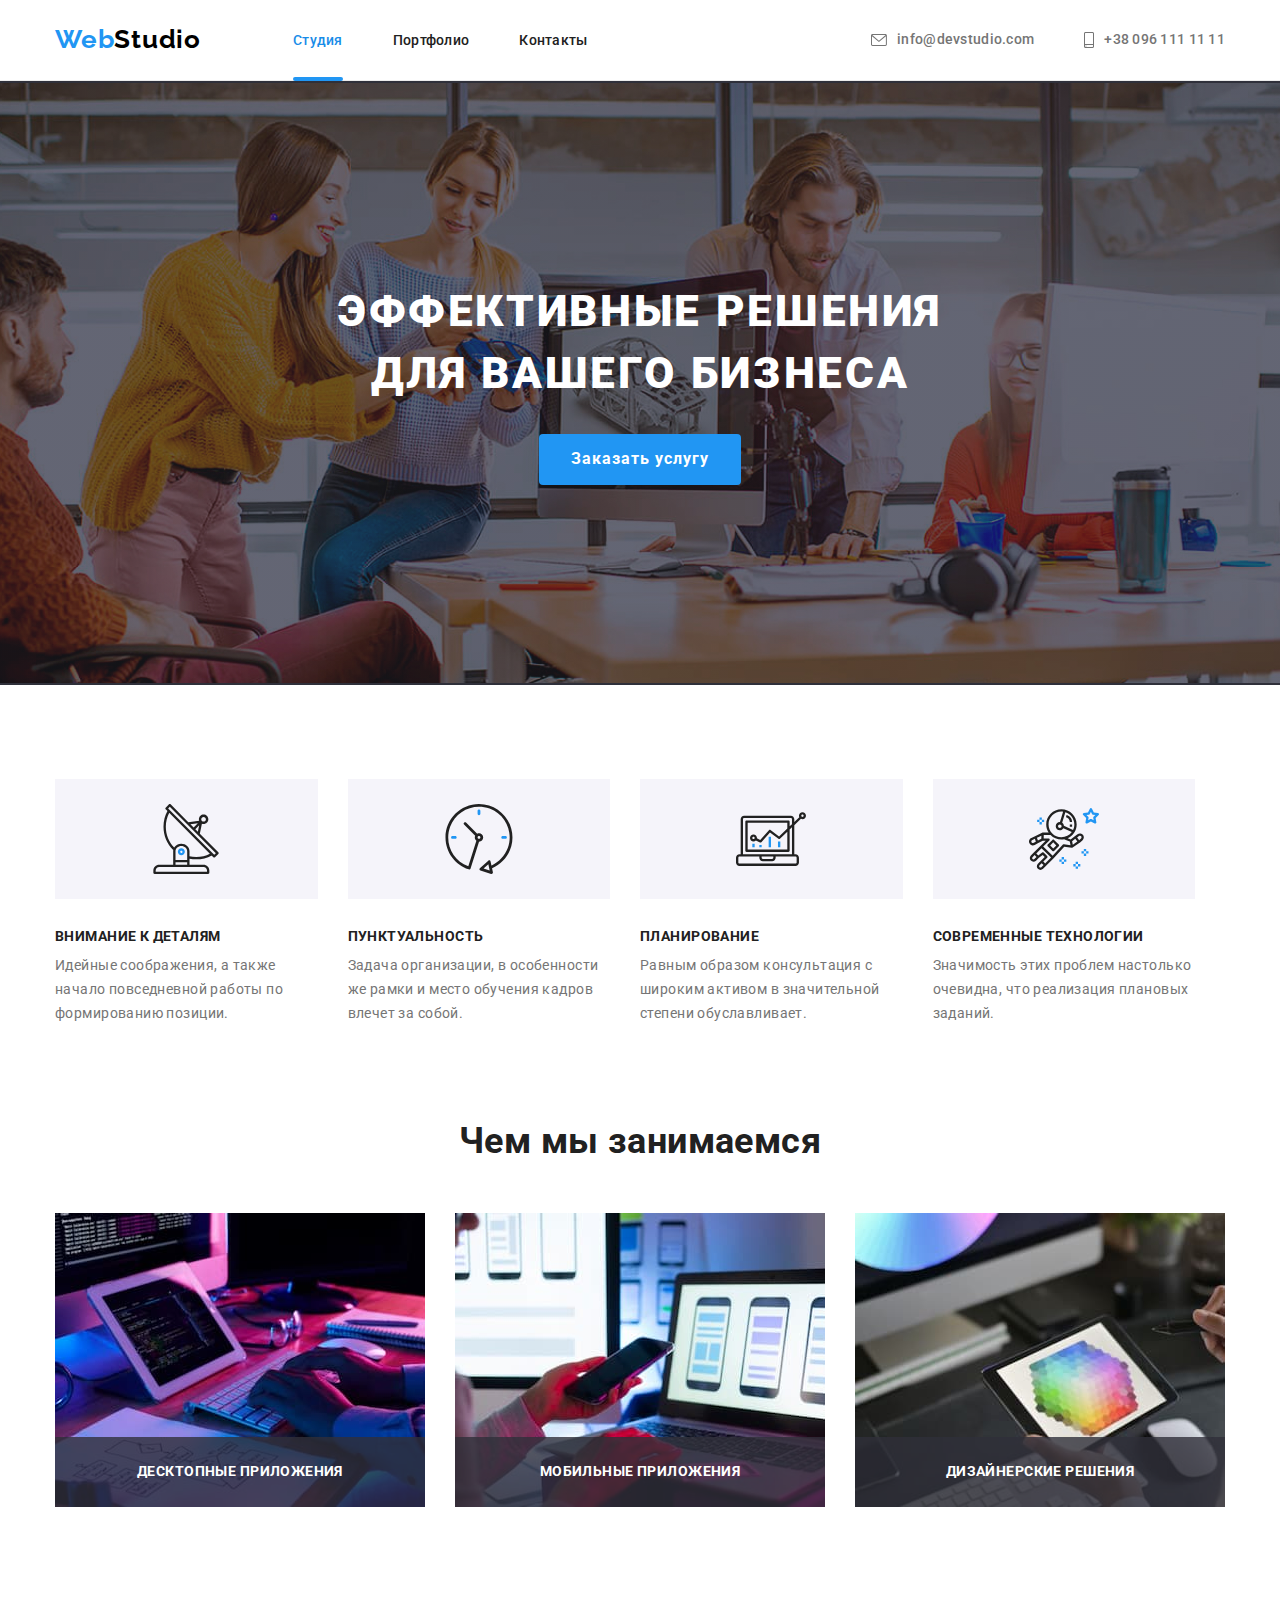
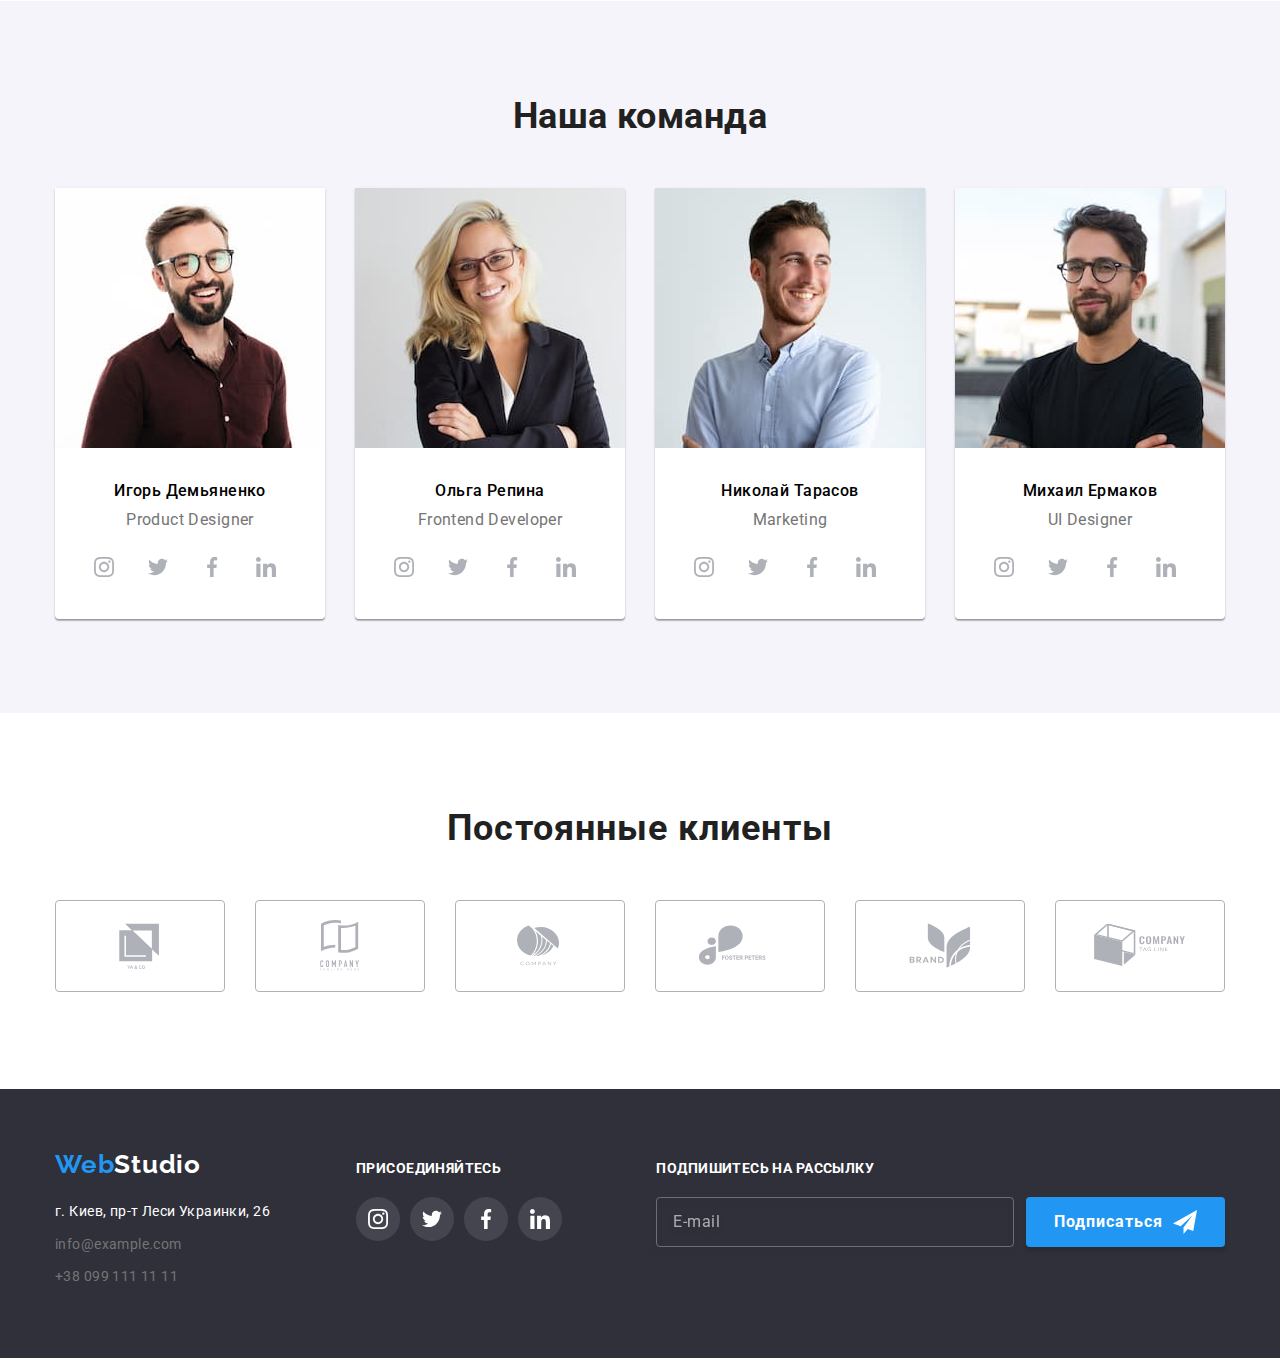
==== commit 2c7193dc: "add" ====
--- a/index.html
+++ b/index.html
@@ -234,31 +234,31 @@
                 <ul class="clients-list">
                     <li class="clients-list__item">
                         <a href=""><svg class="clients-list__icon">
-                            <use href="/images/icons.svg#icon-client1"><use></svg></a>
-                    </li>
-                    <li class="clients-list__item">
-                        <a href=""><svg class="clients-list__icon">
-                                <use href="/images/icons.svg#icon-client2"></use>
-                            </svg></a>
-                    </li>
-                    <li class="clients-list__item">
-                        <a href=""><svg class="clients-list__icon">
-                                <use href="/images/icons.svg#icon-client3"></use>
-                            </svg></a>
-                    </li>
-                    <li class="clients-list__item">
-                        <a href=""><svg class="clients-list__icon">
-                                <use href="/images/icons.svg#icon-client4"></use>
-                            </svg></a>
-                    </li>
-                    <li class="clients-list__item">
-                        <a href=""><svg class="clients-list__icon">
-                                <use href="/images/icons.svg#icon-client5"></use>
-                            </svg></a>
-                    </li>
-                    <li class="clients-list__item">
-                        <a href=""><svg class="clients-list__icon">
-                                <use href="/images/icons.svg#icon-client6"></use>
+                            <use href="./images/icons.svg#icon-client1"><use></svg></a>
+                    </li>
+                    <li class="clients-list__item">
+                        <a href=""><svg class="clients-list__icon">
+                                <use href="./images/icons.svg#icon-client2"></use>
+                            </svg></a>
+                    </li>
+                    <li class="clients-list__item">
+                        <a href=""><svg class="clients-list__icon">
+                                <use href="./images/icons.svg#icon-client3"></use>
+                            </svg></a>
+                    </li>
+                    <li class="clients-list__item">
+                        <a href=""><svg class="clients-list__icon">
+                                <use href="./images/icons.svg#icon-client4"></use>
+                            </svg></a>
+                    </li>
+                    <li class="clients-list__item">
+                        <a href=""><svg class="clients-list__icon">
+                                <use href="./images/icons.svg#icon-client5"></use>
+                            </svg></a>
+                    </li>
+                    <li class="clients-list__item">
+                        <a href=""><svg class="clients-list__icon">
+                                <use href="./images/icons.svg#icon-client6"></use>
                             </svg></a>
                     </li>
                 </ul>
--- a/css/main.min.css
+++ b/css/main.min.css
@@ -1 +1 @@
-:root{--main: #fff;--sending: #2196F3;--after: #2196F3;--send-two: #188CE8;--main-text-color: #212121;--black: #000000;--second-main: #757575;--back: #2F303A;--second-back: #F5F4FA;--border-one: #ECECEC;--border-two: #EEEEEE;--border-three: #AFB1B8;--iconcolor: #AFB1B8;--footericon: #2F303A}body{font-family:"Roboto",sans-serif;background-color:var(--main);letter-spacing:.03em;font-size:14px}ul{list-style:none;margin:0;padding:0}h1,h2,h3,h4,h5,h6,p{margin:0;padding:0}img{max-width:100%}button{cursor:pointer}.container{width:1200px;padding-left:15px;padding-right:15px;margin-right:auto;margin-left:auto}.section{padding-top:94px;padding-bottom:94px}.visually-hidden{position:absolute;white-space:nowrap;width:1px;height:1px;overflow:hidden;border:0;padding:0;clip:rect(0 0 0 0);clip-path:inset(50%);margin:-1px}.header{display:flex;align-items:center;justify-content:space-between;border-bottom:1px solid var(--border-one)}.header__container{display:inline-flex}.navigation{align-items:center;display:flex}.header__logo{padding-top:24px;padding-bottom:25px}.logo{font-family:"Raleway";color:var(--sending);text-decoration:none;font-weight:700;font-size:26px;line-height:1.2;letter-spacing:.03em;margin-right:92px}.logo--dark{color:var(--black)}.navigation-list{display:flex}.navigation-list__link{position:relative;font-family:"Roboto";font-weight:500;line-height:1.1;letter-spacing:.02em;color:var(--main-text-color);margin-right:50px;text-decoration:none;padding-top:32px;padding-bottom:32px}.navigation-list__link:hover,.navigation-list__link:focus{position:relative;color:var(--sending);transition-property:color;transition-duration:250ms;transition-timing-function:cubic-bezier(0.4, 0, 0.2, 1)}.contacts{display:flex;align-items:center;margin-left:auto}.contacts__mail-icon{width:16px;height:12px;margin-right:10px;fill:currentColor}.contacts__mail-icon:hover,.contacts__mail-icon:focus{fill:currentColor;transition-property:color;transition-duration:250ms;transition-timing-function:cubic-bezier(0.4, 0, 0.2, 1)}.contacts__tel-icon{width:10px;height:16px;margin-right:10px;fill:currentColor}.contacts__tel-icon:hover,.contacts__tel-icon:focus{fill:currentColor;transition-property:color;transition-duration:250ms;transition-timing-function:cubic-bezier(0.4, 0, 0.2, 1)}.contacts__link{font-family:"Roboto";font-weight:500;line-height:1.1;letter-spacing:.02em;color:var(--second-main);text-decoration:none;display:flex;align-items:center;padding-top:32px;padding-bottom:32px}.contacts__link:hover,.contacts__link:focus{position:relative;color:var(--sending);transition-property:color;transition-duration:250ms;transition-timing-function:cubic-bezier(0.4, 0, 0.2, 1)}.contacts__item+.contacts__item{margin-left:50px}.navigation-list__link--active{color:var(--send-two)}.navigation-list__link--active::after{content:"";position:absolute;bottom:-1px;left:0;background-color:var(--after);border-radius:2px;height:4px;width:100%}footer{background-color:var(--back);padding-top:60px;padding-bottom:60px}.footer-container{display:flex;align-items:baseline}.logo--light{color:var(--main)}.footer-adress{padding-left:0;width:231px}.footer-adress-list{font-style:normal;margin-top:20px}.footer-adress-list__item{color:var(--main);margin-bottom:0;line-height:1.7;font-weight:400;margin-bottom:9px}.footer-adress-list__link{color:var(--second-main);line-height:1.7;font-weight:400;text-decoration:none;margin-bottom:9px;display:block}.footer-adress-list__link:hover,.footer-adress-list__link:focus{color:var(--sending);transition-property:color;transition-duration:250ms;transition-timing-function:cubic-bezier(0.4, 0, 0.2, 1)}.footer-contacts{margin-left:70px}.footer-contacts__head{font-family:"Roboto",sans-serif;font-weight:700;font-size:14px;line-height:1.14;text-transform:uppercase;color:var(--main);margin-bottom:20px}.footer-contacts-list{display:flex}.footer-contacts-list__item{width:44px;height:44px;margin-right:10px;border-radius:50%;text-align:center;background:rgba(255,255,255,.1)}.footer-contacts-list__item:hover,.footer-contacts-list__item:active{background-color:var(--sending);opacity:1;transition-property:background-color;transition-duration:250ms;transition-timing-function:cubic-bezier(0.4, 0, 0.2, 1)}.footer-contacts__icon{width:44px;height:44px;padding:12px;fill:var(--main)}.phonetic-div{margin-left:93px}.phonetic{display:flex;justify-content:center;align-items:center;margin-top:20px}.phonetic__text{font-style:normal;font-weight:700;font-size:14px;line-height:1.14;letter-spacing:.03em;text-transform:uppercase;color:var(--main);margin-bottom:20px}.phonetic__input{width:358px;height:50px;border:1px solid rgba(255,255,255,.3);box-sizing:border-box;filter:drop-shadow(0px 4px 4px rgba(0, 0, 0, 0.15));border-radius:4px;background-color:rgba(0,0,0,0);padding-left:16px;color:rgba(255,255,255,.6)}.phonetic__input:hover,.phonetic__input:focus{border:1px solid var(--sending);transition-property:border;transition-duration:250ms;transition-timing-function:cubic-bezier(0.4, 0, 0.2, 1)}.phonetic__input::placeholder{font-style:normal;font-weight:400;font-size:16px;line-height:1.25;display:flex;align-items:center;letter-spacing:.03em;color:rgba(255,255,255,.6)}.phonetic__btn{padding:10px 28px;margin-left:12px;font-style:normal;font-weight:700;font-size:16px;line-height:1.88;display:flex;align-items:center;text-align:center;letter-spacing:.06em;color:var(--main);background-color:var(--sending);box-shadow:0px 4px 4px rgba(0,0,0,.15);border-radius:4px;border:none}.phonetic__icon{width:24px;height:24px;margin-left:10px}.hero{max-width:1600px;margin:0 auto;background-color:var(--back);background-image:linear-gradient(rgba(47, 48, 58, 0.4), rgba(47, 48, 58, 0.4)),url("../images/bgimghw4.jpg");background-position:center;background-repeat:no-repeat;padding-top:200px;padding-bottom:200px;text-align:center}.hero__header{color:var(--main);font-weight:900;font-size:44px;line-height:1.4;letter-spacing:.06em;text-transform:uppercase;margin-bottom:30px}.hero__btn{color:var(--main);background-color:var(--sending);text-align:center;font-family:inherit;font-weight:700;font-size:16px;line-height:1.9;letter-spacing:.06em;padding:10px 32px;border-radius:4px;border:none}.hero__btn:hover{background-color:var(--send-two);transition-property:background-color;transition-duration:250ms;transition-timing-function:cubic-bezier(0.4, 0, 0.2, 1)}.details-list{display:flex}.details-list__item{width:270px;margin-right:30px}.icon-container{height:120px;align-items:center;justify-content:center;display:flex;background-color:var(--second-back);margin-bottom:30px}.details-list__icon{width:70px;height:70px}.details-list__head{font-family:"Roboto";color:var(--main-text-color);font-weight:700;font-size:14px;line-height:1.1;text-transform:uppercase;margin-bottom:10px}.details-list__text{color:var(--second-main);font-weight:400;line-height:1.7}.work-list__image{max-width:100%;display:block;height:auto}.work{padding-top:0}.work__head{text-align:center;color:var(--main-text-color);font-weight:700;font-size:36px;line-height:1.2;text-align:center;margin-bottom:50px;margin-top:0}.work-list{display:flex;justify-content:space-between;padding:0}.work-list__item{position:relative}.work-list__text{position:absolute;width:100%;height:70px;display:flex;align-items:center;justify-content:center;bottom:0;color:var(--main);font-weight:700;font-size:14px;line-height:1.14;text-align:center;letter-spacing:.03em;text-transform:uppercase;background-color:rgba(47,48,58,.8)}.team{background-color:var(--second-back)}.team__head{color:var(--main-text-color);font-weight:700;font-size:36px;line-height:1.2;text-align:center;margin-bottom:50px;margin-top:0}.team-list{display:flex;justify-content:space-between;padding:0}.team-list__item{background-color:var(--main);box-shadow:0px 1px 3px rgba(0,0,0,.12),0px 1px 1px rgba(0,0,0,.14),0px 2px 1px rgba(0,0,0,.2);border-radius:0px 0px 4px 4px}.team-list__name{font-weight:500;font-size:16px;line-height:1.2;text-align:center;margin-bottom:10px;margin-top:30px}.team-list__profession{color:var(--second-main);font-weight:400;font-size:16px;line-height:1.2;text-align:center;margin-bottom:16px}.connect-list{display:flex;justify-content:center;margin-bottom:30px}.connect-list__item{width:44px;height:44px;border-radius:50%;margin-right:10px;text-align:center}.connect-list__item:hover,.connect-list__item:focus{background-color:var(--sending);opacity:1;fill:var(--main);transition-property:background-color,fill;transition-duration:250ms;transition-timing-function:cubic-bezier(0.4, 0, 0.2, 1)}.connect-list__link{transition-property:fill;transition-duration:250ms;transition-timing-function:cubic-bezier(0.4, 0, 0.2, 1)}.connect-list__icon{text-align:center;width:44px;height:44px;padding:12px;fill:var(--iconcolor)}.connect-list__icon:hover,.connect-list__icon:focus{fill:var(--main);opacity:1}.clients__head{font-weight:700;font-size:36px;line-height:1.17;text-align:center;letter-spacing:.03em;color:var(--main-text-color);margin-bottom:50px}.clients-list{display:flex}.clients-list__item{margin-right:30px;text-align:center}.clients-list__icon{width:170px;height:92px;fill:var(--iconcolor);padding:16px 32px;border-radius:4px;border:1px solid var(--border-three)}.clients-list__icon:hover,.clients-list__icon:focus{fill:var(--sending);fill-opacity:1;border:1px solid var(--sending);transition-property:fill,border;transition-duration:250ms;transition-timing-function:cubic-bezier(0.4, 0, 0.2, 1)}.btn-list{display:flex;justify-content:center;margin-bottom:50px;margin-top:0}.btn-list__btn{font-family:inherit;font-weight:500;font-size:16px;line-height:1.6;text-align:center;padding:6px 22px;border:none;margin-right:8px;border-radius:4px;color:var(--main-text-color);background-color:var(--second-back)}.btn-list__btn--active{color:var(--main);background-color:var(--sending)}.btn-list__btn:hover,.btn-list__btn:focus{background-color:var(--sending);color:var(--main);box-shadow:0px 3px 1px rgba(0,0,0,.1),0px 1px 2px rgba(0,0,0,.08),0px 2px 2px rgba(0,0,0,.12);transition-property:background-color,color,box-shadow;transition-duration:250ms;transition-timing-function:cubic-bezier(0.4, 0, 0.2, 1)}.portfolio-list__link{text-decoration:none;display:block}.portfolio-list__link:hover{box-shadow:0px 1px 1px rgba(0,0,0,.12),0px 4px 4px rgba(0,0,0,.06),1px 4px 6px rgba(0,0,0,.16);transition-property:box-shadow;transition-duration:250ms;transition-timing-function:cubic-bezier(0.4, 0, 0.2, 1)}.portfolio-list__overlay{position:relative;overflow:hidden}.portfolio-list__img{margin-bottom:0}.portfolio-list__text-div{border-left:1px solid var(--border-two);border-right:1px solid var(--border-two);border-bottom:1px solid var(--border-two);padding:20px 0 20px 24px;overflow:hidden}.portfolio-list{display:flex;flex-wrap:wrap;margin-left:-30px;margin-top:-30px}.portfolio-list__item{margin-top:30px;margin-left:30px}.portfolio-list__link:hover .portfolio-list__overlay-text{transform:translateY(0);transition-property:transform;transition-duration:250ms;transition-timing-function:cubic-bezier(0.4, 0, 0.2, 1)}.portfolio-list__head{color:var(--main-text-color);font-weight:700;font-size:18px;line-height:2;letter-spacing:.06em;margin-bottom:4px}.portfolio-list__text{color:var(--second-main);font-weight:400;font-size:16px;line-height:1.9}.portfolio-list__overlay-text{position:absolute;width:100%;height:100%;right:0;bottom:0;font-weight:400;font-size:18px;line-height:1.55;letter-spacing:.03em;color:var(--main);background:rgba(33,150,243,.9);transform:translateY(100%);transition-duration:250ms;transition-timing-function:cubic-bezier(0.4, 0, 0.2, 1);padding-left:24px;padding-right:24px;padding-top:63px}.backdrop{position:fixed;top:0;left:0;width:100%;height:100%;background-color:rgba(0,0,0,.2);transform:scale(1);transition-duration:250ms;transition-timing-function:cubic-bezier(0.4, 0, 0.2, 1)}.backdrop.is-hidden{visibility:hidden;opacity:0;pointer-events:none}.modal-main{position:absolute;top:50%;left:50%;transform:translate(-50%, -50%);width:528px;height:581px;background-color:var(--main);border-radius:4px;align-items:center;padding:40px}.modal-close-btn{position:absolute;top:8px;right:8px;width:30px;height:30px;border-radius:50%;border:1px solid rgba(0,0,0,.1);background-color:rgba(0,0,0,0);justify-content:center}.modal-close-btn__icon{position:absolute;top:50%;left:50%;transform:translate(-50%, -50%);width:30px;height:30px;padding:10px;text-align:center}.modal-close-btn__icon:hover,.modal-close-btn__icon:focus{fill:var(--sending)}.modal-main__top-text{font-style:normal;font-weight:700;font-size:20px;line-height:1.15;text-align:center;letter-spacing:.03em;color:var(--main-text-color);margin-bottom:12px}.modal-form__label{font-family:"Roboto";font-style:normal;font-weight:400;font-size:12px;line-height:1.17;letter-spacing:.01em;color:var(--second-main)}.modal-form__input{height:40px;border:1px solid rgba(33,33,33,.2);border-radius:4px;width:100%;margin-top:4px;margin-bottom:10px;padding-left:42px;transition-property:border,outline;transition-duration:250ms;transition-timing-function:cubic-bezier(0.4, 0, 0.2, 1)}.modal-form__input:hover,.modal-form__input:focus{border:1px solid var(--sending);outline:var(--sending)}.modal-form__textarea{height:120px;width:100%;border:1px solid rgba(33,33,33,.2);border-radius:4px;resize:none;padding:12px 16px;margin-top:4px;margin-bottom:20px;transition-property:border,outline;transition-duration:250ms;transition-timing-function:cubic-bezier(0.4, 0, 0.2, 1)}.modal-form__textarea:hover,.modal-form__textarea:focus{border:1px solid var(--sending);outline:var(--sending)}.modal-form__textarea::placeholder{font-style:normal;font-weight:400;font-size:12px;line-height:1.17;letter-spacing:.01em;color:rgba(117,117,117,.5)}.modal-form__div{position:relative}.modal-form__icon{position:absolute;width:18px;height:18px;left:12px;top:45%;fill:currentColor;transform:translateY(-50%)}.modal-form__input:hover,.modal-form__input:focus+.modal-form__icon{fill:var(--sending)}.modal-form__btn{color:var(--main);background-color:var(--sending);font-family:inherit;font-weight:700;font-size:16px;line-height:1.9;letter-spacing:.06em;padding:10px 55px;border-radius:4px;border:none;margin-top:30px;margin-right:auto;margin-left:auto;display:flex}.modal-form__check-text{font-weight:400;font-size:14px;line-height:1.7;letter-spacing:.03em;color:var(--second-main)}.modal-form__check-span{display:flex;justify-content:center;align-items:center}.modal-form__check-span::before{content:"";width:16px;height:15px;border:2px solid var(--main-text-color);border-radius:2px;display:inline-block;margin-right:8px;transition-property:border;transition-duration:250ms;transition-timing-function:cubic-bezier(0.4, 0, 0.2, 1)}.modal-form__check-span::before:focus,.modal-form__check-span::before:hover{border:2px solid var(--sending)}.checkbox:checked+.modal-form__check-span::before{background-origin:border-box;background-size:contain;background-position:center;border-color:rgba(0,0,0,0);background-color:var(--main);background-image:url("../images/iconcheck.svg")}.checkbox:hover+.modal-form__check-span::before,.checkbox:focus+.modal-form__check-span::before{border:2px solid var(--sending)}.modal-form__link{font-weight:400;font-size:14px;line-height:1.7;letter-spacing:.03em;text-decoration-line:underline;color:var(--sending)}.last{margin-right:0}/*# sourceMappingURL=main.min.css.map */+:root{--main: #fff;--sending: #2196F3;--after: #2196F3;--send-two: #188CE8;--main-text-color: #212121;--black: #000000;--second-main: #757575;--back: #2F303A;--second-back: #F5F4FA;--border-one: #ECECEC;--border-two: #EEEEEE;--border-three: #AFB1B8;--iconcolor: #AFB1B8;--footericon: #2F303A}body{font-family:"Roboto",sans-serif;background-color:var(--main);letter-spacing:.03em;font-size:14px}ul{list-style:none;margin:0;padding:0}h1,h2,h3,h4,h5,h6,p{margin:0;padding:0}img{max-width:100%}button{cursor:pointer}.container{width:1200px;padding-left:15px;padding-right:15px;margin-right:auto;margin-left:auto}.section{padding-top:94px;padding-bottom:94px}.visually-hidden{position:absolute;white-space:nowrap;width:1px;height:1px;overflow:hidden;border:0;padding:0;clip:rect(0 0 0 0);clip-path:inset(50%);margin:-1px}.header{display:flex;align-items:center;justify-content:space-between;border-bottom:1px solid var(--border-one)}.header__container{display:inline-flex}.navigation{align-items:center;display:flex}.header__logo{padding-top:24px;padding-bottom:25px;margin-right:92px}.logo{font-family:"Raleway";color:var(--sending);text-decoration:none;font-weight:700;font-size:26px;line-height:1.2;letter-spacing:.03em}.logo--dark{color:var(--black)}.navigation-list{display:flex}.navigation-list__link{position:relative;font-family:"Roboto";font-weight:500;line-height:1.1;letter-spacing:.02em;color:var(--main-text-color);margin-right:50px;text-decoration:none;padding-top:32px;padding-bottom:32px}.navigation-list__link:hover,.navigation-list__link:focus{position:relative;color:var(--sending);transition-property:color;transition-duration:250ms;transition-timing-function:cubic-bezier(0.4, 0, 0.2, 1)}.contacts{display:flex;align-items:center;margin-left:auto}.contacts__mail-icon{width:16px;height:12px;margin-right:10px;fill:currentColor}.contacts__mail-icon:hover,.contacts__mail-icon:focus{fill:currentColor;transition-property:color;transition-duration:250ms;transition-timing-function:cubic-bezier(0.4, 0, 0.2, 1)}.contacts__tel-icon{width:10px;height:16px;margin-right:10px;fill:currentColor}.contacts__tel-icon:hover,.contacts__tel-icon:focus{fill:currentColor;transition-property:color;transition-duration:250ms;transition-timing-function:cubic-bezier(0.4, 0, 0.2, 1)}.contacts__link{font-family:"Roboto";font-weight:500;line-height:1.1;letter-spacing:.02em;color:var(--second-main);text-decoration:none;display:flex;align-items:center;padding-top:32px;padding-bottom:32px}.contacts__link:hover,.contacts__link:focus{position:relative;color:var(--sending);transition-property:color;transition-duration:250ms;transition-timing-function:cubic-bezier(0.4, 0, 0.2, 1)}.contacts__item+.contacts__item{margin-left:50px}.navigation-list__link--active{color:var(--send-two)}.navigation-list__link--active::after{content:"";position:absolute;bottom:-1px;left:0;background-color:var(--after);border-radius:2px;height:4px;width:100%}footer{background-color:var(--back);padding-top:60px;padding-bottom:60px}.footer-container{display:flex;align-items:baseline}.logo--light{color:var(--main)}.footer-adress{padding-left:0;width:231px}.footer-adress-list{font-style:normal;margin-top:20px}.footer-adress-list__item{color:var(--main);margin-bottom:0;line-height:1.7;font-weight:400;margin-bottom:9px}.footer-adress-list__link{color:var(--second-main);line-height:1.7;font-weight:400;text-decoration:none;margin-bottom:9px;display:block}.footer-adress-list__link:hover,.footer-adress-list__link:focus{color:var(--sending);transition-property:color;transition-duration:250ms;transition-timing-function:cubic-bezier(0.4, 0, 0.2, 1)}.footer-contacts{margin-left:70px}.footer-contacts__head{font-family:"Roboto",sans-serif;font-weight:700;font-size:14px;line-height:1.14;text-transform:uppercase;color:var(--main);margin-bottom:20px}.footer-contacts-list{display:flex}.footer-contacts-list__item{width:44px;height:44px;margin-right:10px;border-radius:50%;text-align:center;background:rgba(255,255,255,.1)}.footer-contacts-list__item:hover,.footer-contacts-list__item:active{background-color:var(--sending);opacity:1;transition-property:background-color;transition-duration:250ms;transition-timing-function:cubic-bezier(0.4, 0, 0.2, 1)}.footer-contacts__icon{width:44px;height:44px;padding:12px;fill:var(--main)}.phonetic-div{margin-left:auto}.phonetic{display:flex;justify-content:center;align-items:center;margin-top:20px}.phonetic__text{font-style:normal;font-weight:700;font-size:14px;line-height:1.14;letter-spacing:.03em;text-transform:uppercase;color:var(--main);margin-bottom:20px}.phonetic__input{width:358px;height:50px;border:1px solid rgba(255,255,255,.3);box-sizing:border-box;filter:drop-shadow(0px 4px 4px rgba(0, 0, 0, 0.15));border-radius:4px;background-color:rgba(0,0,0,0);padding-left:16px;color:rgba(255,255,255,.6)}.phonetic__input:hover,.phonetic__input:focus{border:1px solid var(--sending);transition-property:border;transition-duration:250ms;transition-timing-function:cubic-bezier(0.4, 0, 0.2, 1)}.phonetic__input::placeholder{font-style:normal;font-weight:400;font-size:16px;line-height:1.25;display:flex;align-items:center;letter-spacing:.03em;color:rgba(255,255,255,.6)}.phonetic__btn{padding:10px 28px;margin-left:12px;font-style:normal;font-weight:700;font-size:16px;line-height:1.88;display:flex;align-items:center;text-align:center;letter-spacing:.06em;color:var(--main);background-color:var(--sending);box-shadow:0px 4px 4px rgba(0,0,0,.15);border-radius:4px;border:none}.phonetic__icon{width:24px;height:24px;margin-left:10px}.hero{max-width:1600px;margin:0 auto;background-color:var(--back);background-image:linear-gradient(rgba(47, 48, 58, 0.4), rgba(47, 48, 58, 0.4)),url("../images/bgimghw4.jpg");background-position:center;background-repeat:no-repeat;padding-top:200px;padding-bottom:200px;text-align:center}.hero__header{color:var(--main);font-weight:900;font-size:44px;line-height:1.4;letter-spacing:.06em;text-transform:uppercase;margin-bottom:30px}.hero__btn{color:var(--main);background-color:var(--sending);text-align:center;font-family:inherit;font-weight:700;font-size:16px;line-height:1.9;letter-spacing:.06em;padding:10px 32px;border-radius:4px;border:none}.hero__btn:hover{background-color:var(--send-two);transition-property:background-color;transition-duration:250ms;transition-timing-function:cubic-bezier(0.4, 0, 0.2, 1)}.details-list{display:flex}.details-list__item{width:270px;margin-right:30px}.icon-container{height:120px;align-items:center;justify-content:center;display:flex;background-color:var(--second-back);margin-bottom:30px}.details-list__icon{width:70px;height:70px}.details-list__head{font-family:"Roboto";color:var(--main-text-color);font-weight:700;font-size:14px;line-height:1.1;text-transform:uppercase;margin-bottom:10px}.details-list__text{color:var(--second-main);font-weight:400;line-height:1.7}.work-list__image{max-width:100%;display:block;height:auto}.work{padding-top:0}.work__head{text-align:center;color:var(--main-text-color);font-weight:700;font-size:36px;line-height:1.2;text-align:center;margin-bottom:50px;margin-top:0}.work-list{display:flex;justify-content:space-between;padding:0}.work-list__item{position:relative}.work-list__text{position:absolute;width:100%;height:70px;display:flex;align-items:center;justify-content:center;bottom:0;color:var(--main);font-weight:700;font-size:14px;line-height:1.14;text-align:center;letter-spacing:.03em;text-transform:uppercase;background-color:rgba(47,48,58,.8)}.team{background-color:var(--second-back)}.team__head{color:var(--main-text-color);font-weight:700;font-size:36px;line-height:1.2;text-align:center;margin-bottom:50px;margin-top:0}.team-list{display:flex;justify-content:space-between;padding:0}.team-list__item{background-color:var(--main);box-shadow:0px 1px 3px rgba(0,0,0,.12),0px 1px 1px rgba(0,0,0,.14),0px 2px 1px rgba(0,0,0,.2);border-radius:0px 0px 4px 4px}.team-list__name{font-weight:500;font-size:16px;line-height:1.2;text-align:center;margin-bottom:10px;margin-top:30px}.team-list__profession{color:var(--second-main);font-weight:400;font-size:16px;line-height:1.2;text-align:center;margin-bottom:16px}.connect-list{display:flex;justify-content:center;margin-bottom:30px}.connect-list__item{width:44px;height:44px;border-radius:50%;margin-right:10px;text-align:center}.connect-list__item:hover,.connect-list__item:focus{background-color:var(--sending);opacity:1;fill:var(--main);transition-property:background-color,fill;transition-duration:250ms;transition-timing-function:cubic-bezier(0.4, 0, 0.2, 1)}.connect-list__link{transition-property:fill;transition-duration:250ms;transition-timing-function:cubic-bezier(0.4, 0, 0.2, 1)}.connect-list__icon{text-align:center;width:44px;height:44px;padding:12px;fill:var(--iconcolor)}.connect-list__icon:hover,.connect-list__icon:focus{fill:var(--main);opacity:1}.clients__head{font-weight:700;font-size:36px;line-height:1.17;text-align:center;letter-spacing:.03em;color:var(--main-text-color);margin-bottom:50px}.clients-list{display:flex}.clients-list__item{margin-right:30px;text-align:center}.clients-list__icon{width:170px;height:92px;fill:var(--iconcolor);padding:16px 32px;border-radius:4px;border:1px solid var(--border-three)}.clients-list__icon:hover,.clients-list__icon:focus{fill:var(--sending);fill-opacity:1;border:1px solid var(--sending);transition-property:fill,border;transition-duration:250ms;transition-timing-function:cubic-bezier(0.4, 0, 0.2, 1)}.btn-list{display:flex;justify-content:center;margin-bottom:50px;margin-top:0}.btn-list__btn{font-family:inherit;font-weight:500;font-size:16px;line-height:1.6;text-align:center;padding:6px 22px;border:none;margin-right:8px;border-radius:4px;color:var(--main-text-color);background-color:var(--second-back)}.btn-list__btn--active{color:var(--main);background-color:var(--sending)}.btn-list__btn:hover,.btn-list__btn:focus{background-color:var(--sending);color:var(--main);box-shadow:0px 3px 1px rgba(0,0,0,.1),0px 1px 2px rgba(0,0,0,.08),0px 2px 2px rgba(0,0,0,.12);transition-property:background-color,color,box-shadow;transition-duration:250ms;transition-timing-function:cubic-bezier(0.4, 0, 0.2, 1)}.portfolio-list__link{text-decoration:none;display:block}.portfolio-list__link:hover{box-shadow:0px 1px 1px rgba(0,0,0,.12),0px 4px 4px rgba(0,0,0,.06),1px 4px 6px rgba(0,0,0,.16);transition-property:box-shadow;transition-duration:250ms;transition-timing-function:cubic-bezier(0.4, 0, 0.2, 1)}.portfolio-list__overlay{position:relative;overflow:hidden}.portfolio-list__img{margin-bottom:0}.portfolio-list__text-div{border-left:1px solid var(--border-two);border-right:1px solid var(--border-two);border-bottom:1px solid var(--border-two);padding:20px 0 20px 24px;overflow:hidden}.portfolio-list{display:flex;flex-wrap:wrap;margin-left:-30px;margin-top:-30px}.portfolio-list__item{margin-top:30px;margin-left:30px}.portfolio-list__link:hover .portfolio-list__overlay-text{transform:translateY(0);transition-property:transform;transition-duration:250ms;transition-timing-function:cubic-bezier(0.4, 0, 0.2, 1)}.portfolio-list__head{color:var(--main-text-color);font-weight:700;font-size:18px;line-height:2;letter-spacing:.06em;margin-bottom:4px}.portfolio-list__text{color:var(--second-main);font-weight:400;font-size:16px;line-height:1.9}.portfolio-list__overlay-text{position:absolute;width:100%;height:100%;right:0;bottom:0;font-weight:400;font-size:18px;line-height:1.55;letter-spacing:.03em;color:var(--main);background:rgba(33,150,243,.9);transform:translateY(100%);transition-duration:250ms;transition-timing-function:cubic-bezier(0.4, 0, 0.2, 1);padding-left:24px;padding-right:24px;padding-top:63px}.backdrop{position:fixed;top:0;left:0;width:100%;height:100%;background-color:rgba(0,0,0,.2);transform:scale(1);transition-duration:250ms;transition-timing-function:cubic-bezier(0.4, 0, 0.2, 1)}.backdrop.is-hidden{visibility:hidden;opacity:0;pointer-events:none}.modal-main{position:absolute;top:50%;left:50%;transform:translate(-50%, -50%);width:528px;height:581px;background-color:var(--main);border-radius:4px;align-items:center;padding:40px}.modal-close-btn{position:absolute;top:8px;right:8px;width:30px;height:30px;border-radius:50%;border:1px solid rgba(0,0,0,.1);background-color:rgba(0,0,0,0);justify-content:center}.modal-close-btn__icon{position:absolute;top:50%;left:50%;transform:translate(-50%, -50%);width:30px;height:30px;padding:10px;text-align:center}.modal-close-btn__icon:hover,.modal-close-btn__icon:focus{fill:var(--sending)}.modal-main__top-text{font-style:normal;font-weight:700;font-size:20px;line-height:1.15;text-align:center;letter-spacing:.03em;color:var(--main-text-color);margin-bottom:12px}.modal-form__label{font-family:"Roboto";font-style:normal;font-weight:400;font-size:12px;line-height:1.17;letter-spacing:.01em;color:var(--second-main)}.modal-form__input{height:40px;border:1px solid rgba(33,33,33,.2);border-radius:4px;width:100%;margin-top:4px;margin-bottom:10px;padding-left:42px;transition-property:border,outline;transition-duration:250ms;transition-timing-function:cubic-bezier(0.4, 0, 0.2, 1)}.modal-form__input:hover,.modal-form__input:focus{border:1px solid var(--sending);outline:var(--sending)}.modal-form__textarea{height:120px;width:100%;border:1px solid rgba(33,33,33,.2);border-radius:4px;resize:none;padding:12px 16px;margin-top:4px;margin-bottom:20px;transition-property:border,outline;transition-duration:250ms;transition-timing-function:cubic-bezier(0.4, 0, 0.2, 1)}.modal-form__textarea:hover,.modal-form__textarea:focus{border:1px solid var(--sending);outline:var(--sending)}.modal-form__textarea::placeholder{font-style:normal;font-weight:400;font-size:12px;line-height:1.17;letter-spacing:.01em;color:rgba(117,117,117,.5)}.modal-form__div{position:relative}.modal-form__icon{position:absolute;width:18px;height:18px;left:12px;top:45%;fill:currentColor;transform:translateY(-50%)}.modal-form__input:hover,.modal-form__input:focus+.modal-form__icon{fill:var(--sending)}.modal-form__btn{color:var(--main);background-color:var(--sending);font-family:inherit;font-weight:700;font-size:16px;line-height:1.9;letter-spacing:.06em;padding:10px 55px;border-radius:4px;border:none;margin-top:30px;margin-right:auto;margin-left:auto;display:flex}.modal-form__check-text{font-weight:400;font-size:14px;line-height:1.7;letter-spacing:.03em;color:var(--second-main)}.modal-form__check-span{display:flex;justify-content:center;align-items:center}.modal-form__check-span::before{content:"";width:16px;height:15px;border:2px solid var(--main-text-color);border-radius:2px;display:inline-block;margin-right:8px;transition-property:border;transition-duration:250ms;transition-timing-function:cubic-bezier(0.4, 0, 0.2, 1)}.modal-form__check-span::before:focus,.modal-form__check-span::before:hover{border:2px solid var(--sending)}.checkbox:checked+.modal-form__check-span::before{background-origin:border-box;background-size:contain;background-position:center;border-color:rgba(0,0,0,0);background-color:var(--main);background-image:url("../images/iconcheck.svg")}.checkbox:hover+.modal-form__check-span::before,.checkbox:focus+.modal-form__check-span::before{border:2px solid var(--sending)}.modal-form__link{font-weight:400;font-size:14px;line-height:1.7;letter-spacing:.03em;text-decoration-line:underline;color:var(--sending)}.last{margin-right:0}/*# sourceMappingURL=main.min.css.map */